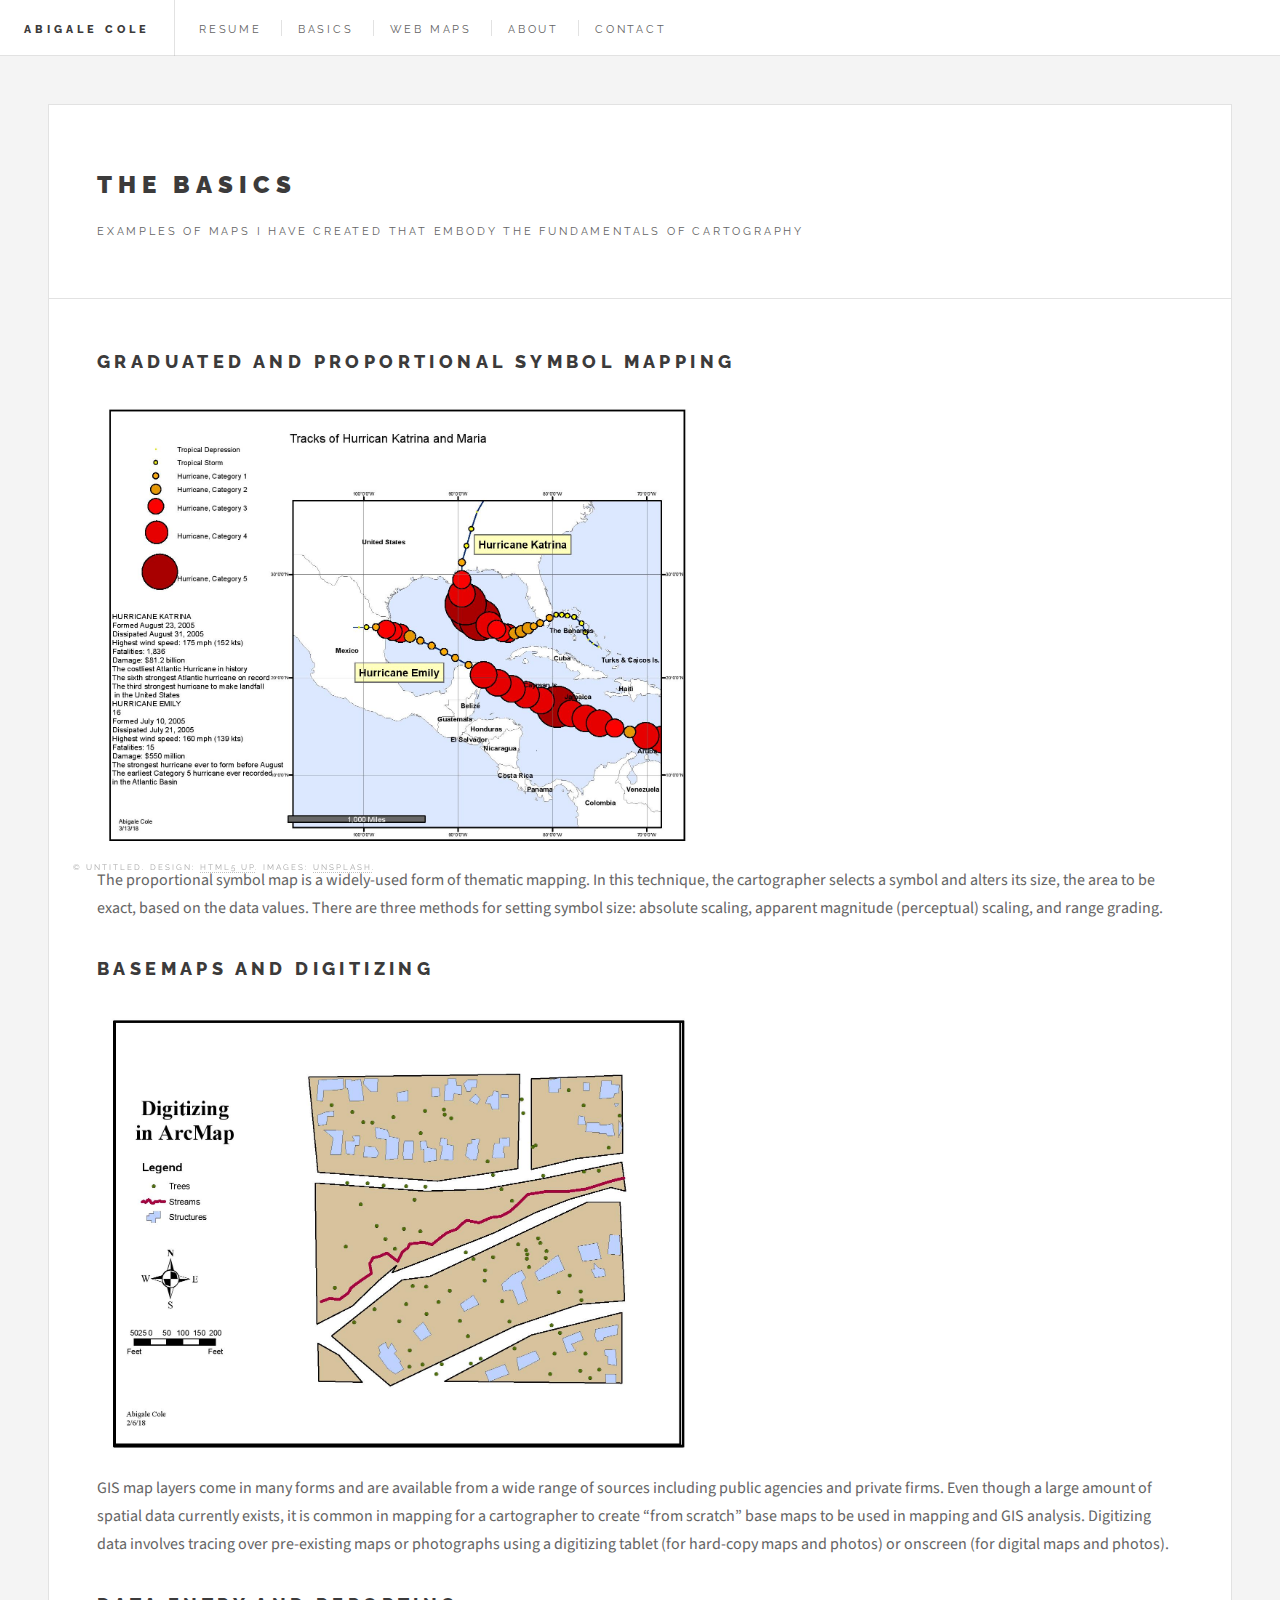
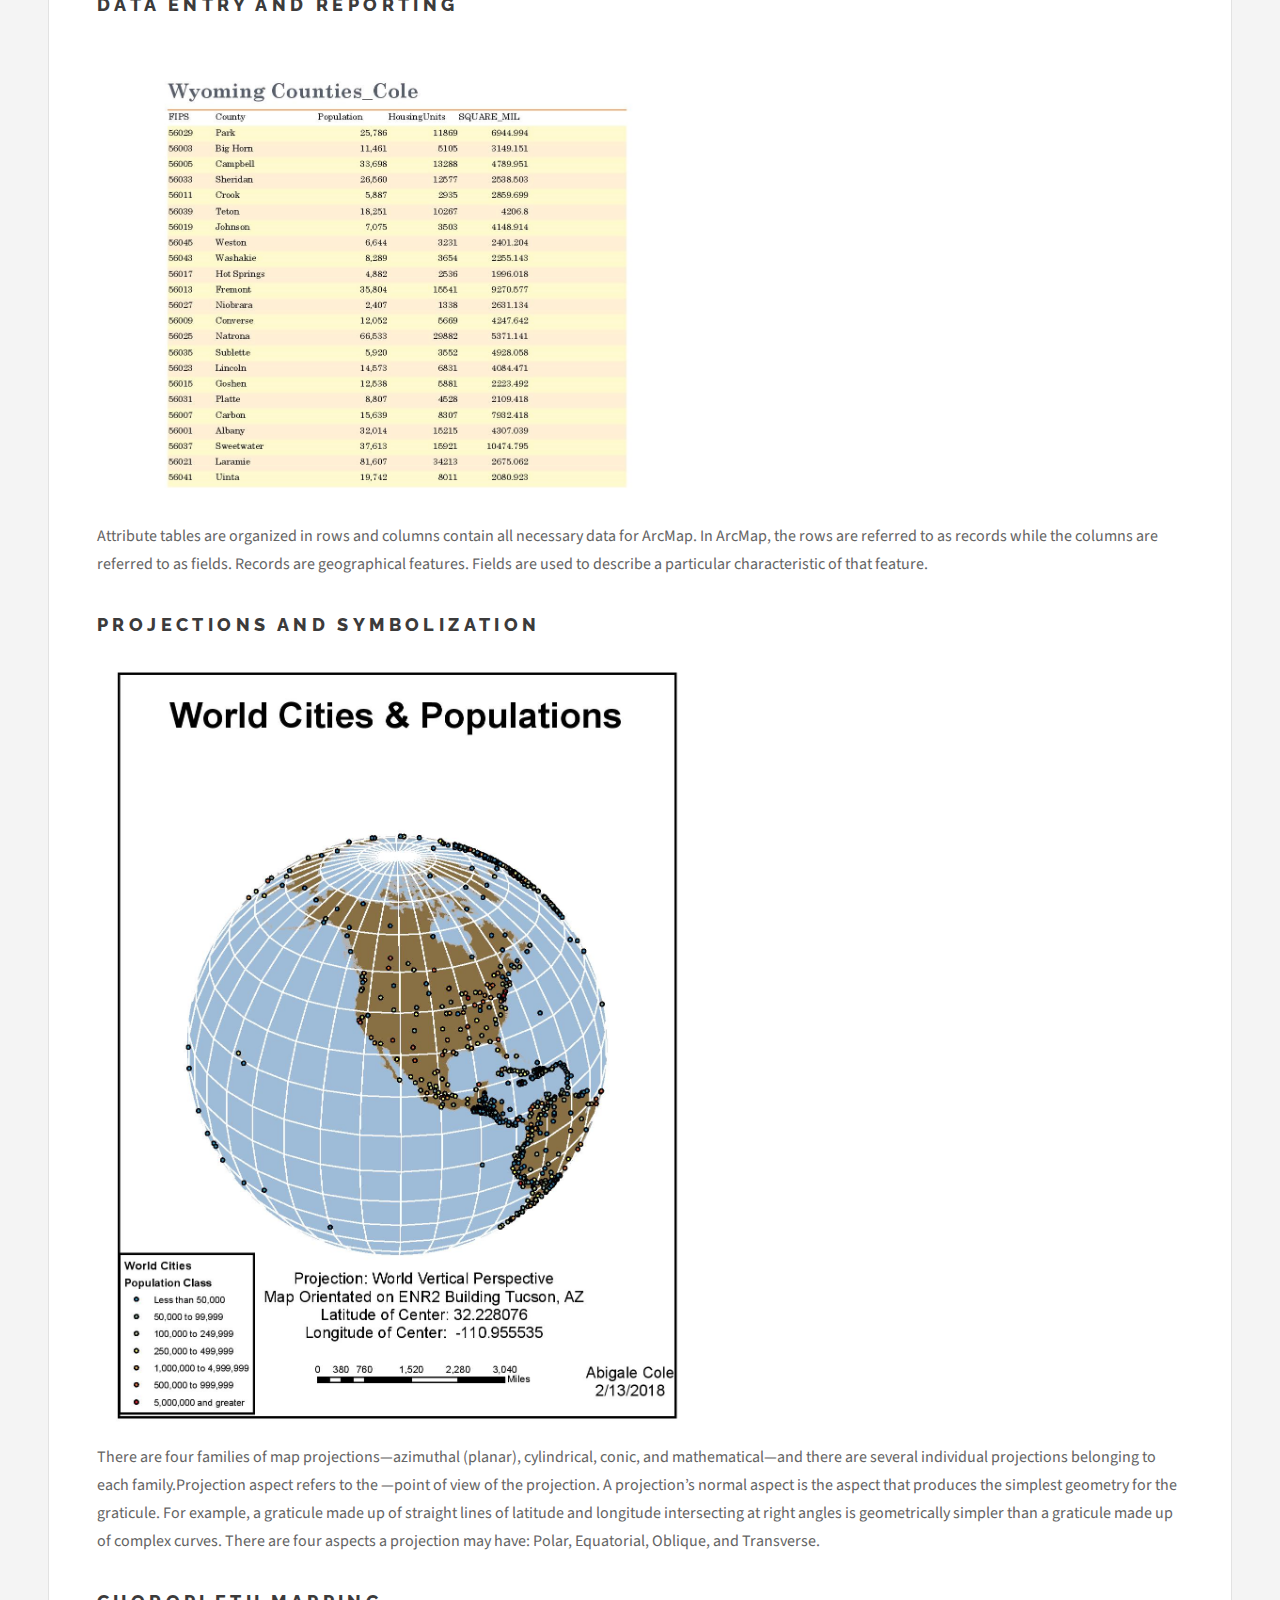
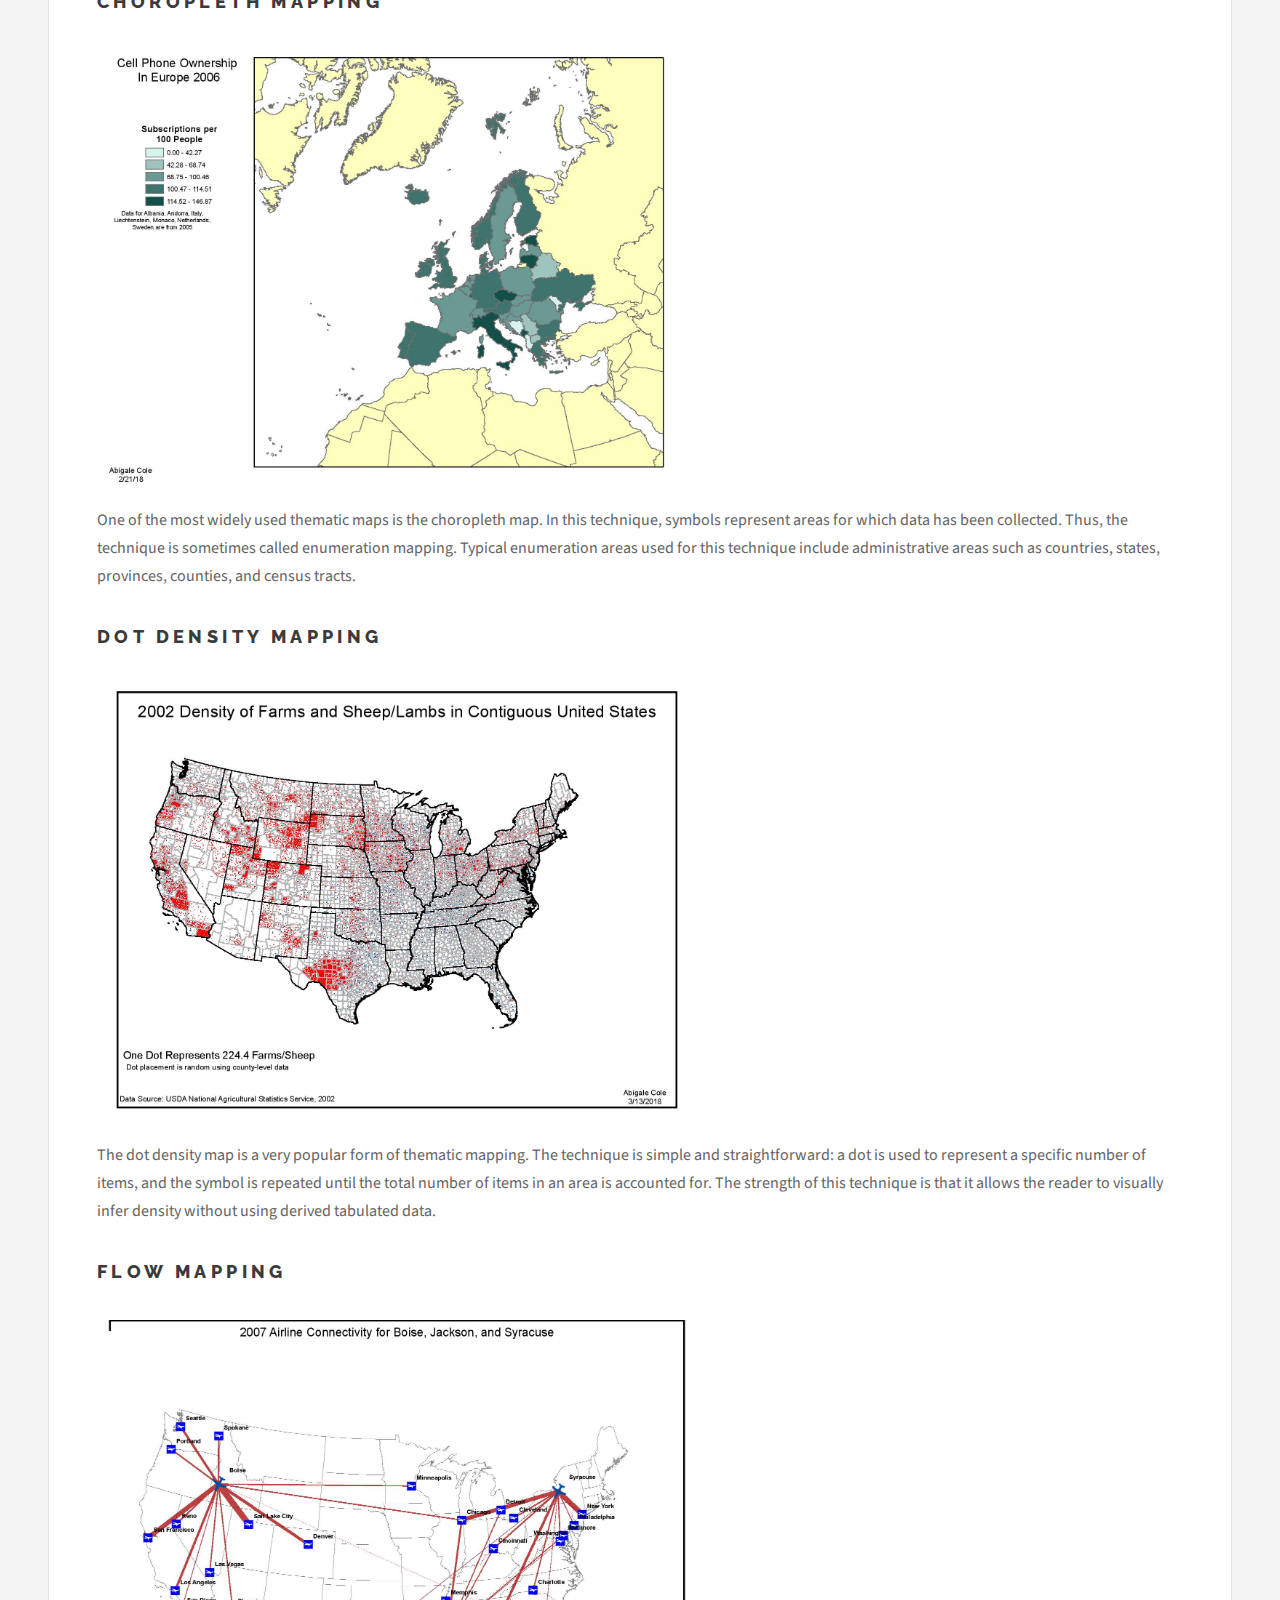
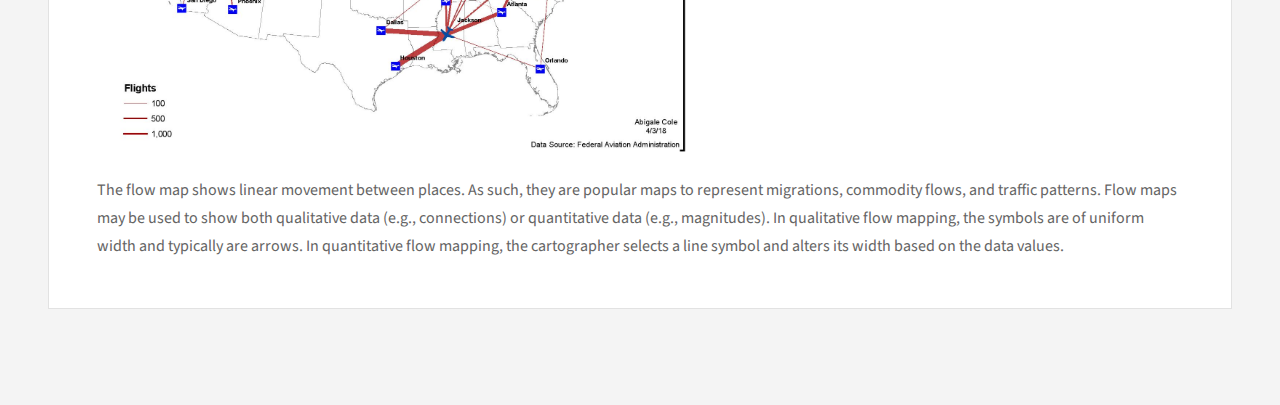
==== basics.html @ e54bd252 "New" ====
<!DOCTYPE HTML>
<!--
	Future Imperfect by HTML5 UP
	html5up.net | @ajlkn
	Free for personal and commercial use under the CCA 3.0 license (html5up.net/license)
-->
<html>
	<head>
		<title>Basics in Cartography</title>
		<meta charset="utf-8" />
		<meta name="viewport" content="width=device-width, initial-scale=1, user-scalable=no" />
		<link rel="stylesheet" href="assets/css/main.css" />
	</head>
	<body class="single is-preload">

		<!-- Wrapper -->
			<div id="wrapper">

				<!-- Header -->
				<header id="header">
					<h1><a href="index.html"> Abigale Cole </a></h1>
					<nav class="links">
						<ul>
							<li><a href="resume.html">Resume</a></li>
							<li><a href="basics.html">Basics</a></li>
							<li><a href="webmapping.html">Web Maps</a></li>
							<li><a href="#">About</a></li>
							<li><a href="#">Contact</a></li>
						</ul>
					</nav>
					
				</header>

			

				<!-- Main -->
					<div id="main">

						<!-- Post -->
						<article class="post">
							<header>
								<div class="title">
									<h2>The Basics</h2>
									<p>Examples of maps I have created that embody the fundamentals of cartography</p>
								</div>
								
							</header>
							<div>
								<h2>Graduated and Proportional Symbol Mapping</h2>
							<img src="images/Lab8-page-001.jpg" width="600" />
							<p> The proportional symbol map is a widely-used form of thematic mapping. In this
							technique, the cartographer selects a symbol and alters its size, the area to be exact, based
							on the data values. There are three methods for setting symbol size: absolute scaling,
							apparent magnitude (perceptual) scaling, and range grading.</p>
							</div>

							<div>
								<h2>Basemaps and Digitizing</h2>
							<img src="images/Cole_Lab3-page-001.jpg" width="600"/>
							<p> GIS map layers come in many forms and are available from a wide range of sources
								including public agencies and private firms. Even though a large amount of spatial data
								currently exists, it is common in mapping for a cartographer to create “from scratch” base
								maps to be used in mapping and GIS analysis. Digitizing data involves tracing over
								pre-existing maps or photographs using a digitizing tablet (for hard-copy maps and
								photos) or onscreen (for digital maps and photos).</p>
							</div>
							<div>
								<h2>Data Entry and Reporting</h2>
							<img src="images/Lab4-page-001.jpg" width="600"/>
							<p> Attribute tables are organized in rows and columns contain all necessary data for
								ArcMap. In ArcMap, the rows are referred to as records while the columns are referred to
								as fields. Records are geographical features. Fields are used to describe a particular
								characteristic of that feature.</p>
							</div>
							<div>
								<h2>Projections and Symbolization</h2>
							<img src="images/Lab5-page-001.jpg" width="600"/>
							<p> There are four families of map projections—azimuthal (planar), cylindrical, conic, and
								mathematical—and there are several individual projections belonging to each
								family.Projection aspect refers to the ―point of view of the projection. A projection’s
								normal aspect is the aspect that produces the simplest geometry for the graticule. For
								example, a graticule made up of straight lines of latitude and longitude intersecting at
								right angles is geometrically simpler than a graticule made up of complex curves. There
								are four aspects a projection may have: Polar, Equatorial, Oblique, and Transverse.</p>
							</div>
							<div>
								<h2>Choropleth Mapping</h2>
							<img src="images/Cole416_Lab6-page-001.jpg" width="600"/>
							<p> One of the most widely used thematic maps is the choropleth map. In this technique,
								symbols represent areas for which data has been collected. Thus, the technique is
								sometimes called enumeration mapping. Typical enumeration areas used for this
								technique include administrative areas such as countries, states, provinces, counties, and
								census tracts.</p>
							</div>
							<div>
								<h2>Dot Density Mapping</h2>
							<img src="images/Lab7-page-001.jpg" width="600"/>
							<p> The dot density map is a very popular form of thematic mapping. The technique is simple
								and straightforward: a dot is used to represent a specific number of items, and the symbol
								is repeated until the total number of items in an area is accounted for. The strength of this
								technique is that it allows the reader to visually infer density without using derived
								tabulated data.</p>
							</div>
							<div>
								<h2>Flow Mapping</h2>
							<img src="images/Cole416_Lab10-page-001.jpg" width="600"/>
							<p> The flow map shows linear movement between places. As such, they are popular maps to
								represent migrations, commodity flows, and traffic patterns. Flow maps may be used to
								show both qualitative data (e.g., connections) or quantitative data (e.g., magnitudes). In
								qualitative flow mapping, the symbols are of uniform width and typically are arrows. In
								quantitative flow mapping, the cartographer selects a line symbol and alters its width
								based on the data values.</p>
							</div>
							
						</article>

					</div>

				<!-- Footer -->
					<section id="footer">
						
						<p class="copyright">&copy; Untitled. Design: <a href="http://html5up.net">HTML5 UP</a>. Images: <a href="http://unsplash.com">Unsplash</a>.</p>
					</section>

			</div>

		<!-- Scripts -->
			<script src="assets/js/jquery.min.js"></script>
			<script src="assets/js/browser.min.js"></script>
			<script src="assets/js/breakpoints.min.js"></script>
			<script src="assets/js/util.js"></script>
			<script src="assets/js/main.js"></script>

	</body>
</html>
---- assets/css/main.css ----
@import url(fontawesome-all.min.css);
@import url("https://fonts.googleapis.com/css?family=Source+Sans+Pro:400,700|Raleway:400,800,900");

/*
	Future Imperfect by HTML5 UP
	html5up.net | @ajlkn
	Free for personal and commercial use under the CCA 3.0 license (html5up.net/license)
*/

html, body, div, span, applet, object,
iframe, h1, h2, h3, h4, h5, h6, p, blockquote,
pre, a, abbr, acronym, address, big, cite,
code, del, dfn, em, img, ins, kbd, q, s, samp,
small, strike, strong, sub, sup, tt, var, b,
u, i, center, dl, dt, dd, ol, ul, li, fieldset,
form, label, legend, table, caption, tbody,
tfoot, thead, tr, th, td, article, aside,
canvas, details, embed, figure, figcaption,
footer, header, hgroup, menu, nav, output, ruby,
section, summary, time, mark, audio, video {
	margin: 0;
	padding: 0;
	border: 0;
	font-size: 100%;
	font: inherit;
	vertical-align: baseline;}

article, aside, details, figcaption, figure,
footer, header, hgroup, menu, nav, section {
	display: block;}

body {
	line-height: 1;
}

ol, ul {
	list-style: none;
}

blockquote, q {
	quotes: none;
}

	blockquote:before, blockquote:after, q:before, q:after {
		content: '';
		content: none;
	}

table {
	border-collapse: collapse;
	border-spacing: 0;
}

body {
	-webkit-text-size-adjust: none;
}

mark {
	background-color: transparent;
	color: inherit;
}

input::-moz-focus-inner {
	border: 0;
	padding: 0;
}

input, select, textarea {
	-moz-appearance: none;
	-webkit-appearance: none;
	-ms-appearance: none;
	appearance: none;
}

/* Basic */

	@-ms-viewport {
		width: device-width;
	}

	body {
		-ms-overflow-style: scrollbar;
	}

	@media screen and (max-width: 480px) {

		html, body {
			min-width: 320px;
		}

	}

	html {
		box-sizing: border-box;
	}

	*, *:before, *:after {
		box-sizing: inherit;
	}

	body {
		background: #f4f4f4;
	}

		body.is-preload *, body.is-preload *:before, body.is-preload *:after {
			-moz-animation: none !important;
			-webkit-animation: none !important;
			-ms-animation: none !important;
			animation: none !important;
			-moz-transition: none !important;
			-webkit-transition: none !important;
			-ms-transition: none !important;
			transition: none !important;
		}

/* Type */

	body, input, select, textarea {
		color: #646464;
		font-family: "Source Sans Pro", Helvetica, sans-serif;
		font-size: 14pt;
		font-weight: 400;
		line-height: 1.75;
	}

		@media screen and (max-width: 1680px) {

			body, input, select, textarea {
				font-size: 12pt;
			}

		}

		@media screen and (max-width: 1280px) {

			body, input, select, textarea {
				font-size: 12pt;
			}

		}

		@media screen and (max-width: 980px) {

			body, input, select, textarea {
				font-size: 12pt;
			}

		}

		@media screen and (max-width: 736px) {

			body, input, select, textarea {
				font-size: 12pt;
			}

		}

		@media screen and (max-width: 480px) {

			body, input, select, textarea {
				font-size: 12pt;
			}

		}

	a {
		-moz-transition: color 0.2s ease, border-bottom-color 0.2s ease;
		-webkit-transition: color 0.2s ease, border-bottom-color 0.2s ease;
		-ms-transition: color 0.2s ease, border-bottom-color 0.2s ease;
		transition: color 0.2s ease, border-bottom-color 0.2s ease;
		border-bottom: dotted 1px rgba(160, 160, 160, 0.65);
		color: inherit;
		text-decoration: none;
	}

		a:before {
			-moz-transition: color 0.2s ease;
			-webkit-transition: color 0.2s ease;
			-ms-transition: color 0.2s ease;
			transition: color 0.2s ease;
		}

		a:hover {
			border-bottom-color: transparent;
			color: #2ebaae !important;
		}

			a:hover:before {
				color: #2ebaae !important;
			}

	strong, b {
		color: #3c3b3b;
		font-weight: 700;
	}

	em, i {
		font-style: italic;
	}

	p {
		margin: 0 0 2em 0;
	}

	h1, h2, h3, h4, h5, h6 {
		color: #3c3b3b;
		font-family: "Raleway", Helvetica, sans-serif;
		font-weight: 800;
		letter-spacing: 0.25em;
		line-height: 1.65;
		margin: 0 0 1em 0;
		text-transform: uppercase;
	}

		h1 a, h2 a, h3 a, h4 a, h5 a, h6 a {
			color: inherit;
			border-bottom: 0;
		}

	h2 {
		font-size: 1.1em;
	}

	h3 {
		font-size: 0.9em;
	}

	h4 {
		font-size: 0.7em;
	}

	h5 {
		font-size: 0.7em;
	}

	h6 {
		font-size: 0.7em;
	}

	sub {
		font-size: 0.8em;
		position: relative;
		top: 0.5em;
	}

	sup {
		font-size: 0.8em;
		position: relative;
		top: -0.5em;
	}

	blockquote {
		border-left: solid 4px rgba(160, 160, 160, 0.3);
		font-style: italic;
		margin: 0 0 2em 0;
		padding: 0.5em 0 0.5em 2em;
	}

	code {
		background: rgba(160, 160, 160, 0.075);
		border: solid 1px rgba(160, 160, 160, 0.3);
		font-family: "Courier New", monospace;
		font-size: 0.9em;
		margin: 0 0.25em;
		padding: 0.25em 0.65em;
	}

	pre {
		-webkit-overflow-scrolling: touch;
		font-family: "Courier New", monospace;
		font-size: 0.9em;
		margin: 0 0 2em 0;
	}

		pre code {
			display: block;
			line-height: 1.75em;
			padding: 1em 1.5em;
			overflow-x: auto;
		}

	hr {
		border: 0;
		border-bottom: solid 1px rgba(160, 160, 160, 0.3);
		margin: 2em 0;
	}

		hr.major {
			margin: 3em 0;
		}

	.align-left {
		text-align: left;
	}

	.align-center {
		text-align: center;
	}

	.align-right {
		text-align: right;
	}

/* Row */

	.row {
		display: flex;
		flex-wrap: wrap;
		box-sizing: border-box;
		align-items: stretch;
	}

		.row > * {
			box-sizing: border-box;
		}

		.row.gtr-uniform > * > :last-child {
			margin-bottom: 0;
		}

		.row.aln-left {
			justify-content: flex-start;
		}

		.row.aln-center {
			justify-content: center;
		}

		.row.aln-right {
			justify-content: flex-end;
		}

		.row.aln-top {
			align-items: flex-start;
		}

		.row.aln-middle {
			align-items: center;
		}

		.row.aln-bottom {
			align-items: flex-end;
		}

		.row > .imp {
			order: -1;
		}

		.row > .col-1 {
			width: 8.33333%;
		}

		.row > .off-1 {
			margin-left: 8.33333%;
		}

		.row > .col-2 {
			width: 16.66667%;
		}

		.row > .off-2 {
			margin-left: 16.66667%;
		}

		.row > .col-3 {
			width: 25%;
		}

		.row > .off-3 {
			margin-left: 25%;
		}

		.row > .col-4 {
			width: 33.33333%;
		}

		.row > .off-4 {
			margin-left: 33.33333%;
		}

		.row > .col-5 {
			width: 41.66667%;
		}

		.row > .off-5 {
			margin-left: 41.66667%;
		}

		.row > .col-6 {
			width: 50%;
		}

		.row > .off-6 {
			margin-left: 50%;
		}

		.row > .col-7 {
			width: 58.33333%;
		}

		.row > .off-7 {
			margin-left: 58.33333%;
		}

		.row > .col-8 {
			width: 66.66667%;
		}

		.row > .off-8 {
			margin-left: 66.66667%;
		}

		.row > .col-9 {
			width: 75%;
		}

		.row > .off-9 {
			margin-left: 75%;
		}

		.row > .col-10 {
			width: 83.33333%;
		}

		.row > .off-10 {
			margin-left: 83.33333%;
		}

		.row > .col-11 {
			width: 91.66667%;
		}

		.row > .off-11 {
			margin-left: 91.66667%;
		}

		.row > .col-12 {
			width: 100%;
		}

		.row > .off-12 {
			margin-left: 100%;
		}

		.row.gtr-0 {
			margin-top: 0;
			margin-left: 0em;
		}

			.row.gtr-0 > * {
				padding: 0 0 0 0em;
			}

			.row.gtr-0.gtr-uniform {
				margin-top: 0em;
			}

				.row.gtr-0.gtr-uniform > * {
					padding-top: 0em;
				}

		.row.gtr-25 {
			margin-top: 0;
			margin-left: -0.25em;
		}

			.row.gtr-25 > * {
				padding: 0 0 0 0.25em;
			}

			.row.gtr-25.gtr-uniform {
				margin-top: -0.25em;
			}

				.row.gtr-25.gtr-uniform > * {
					padding-top: 0.25em;
				}

		.row.gtr-50 {
			margin-top: 0;
			margin-left: -0.5em;
		}

			.row.gtr-50 > * {
				padding: 0 0 0 0.5em;
			}

			.row.gtr-50.gtr-uniform {
				margin-top: -0.5em;
			}

				.row.gtr-50.gtr-uniform > * {
					padding-top: 0.5em;
				}

		.row {
			margin-top: 0;
			margin-left: -1em;
		}

			.row > * {
				padding: 0 0 0 1em;
			}

			.row.gtr-uniform {
				margin-top: -1em;
			}

				.row.gtr-uniform > * {
					padding-top: 1em;
				}

		.row.gtr-150 {
			margin-top: 0;
			margin-left: -1.5em;
		}

			.row.gtr-150 > * {
				padding: 0 0 0 1.5em;
			}

			.row.gtr-150.gtr-uniform {
				margin-top: -1.5em;
			}

				.row.gtr-150.gtr-uniform > * {
					padding-top: 1.5em;
				}

		.row.gtr-200 {
			margin-top: 0;
			margin-left: -2em;
		}

			.row.gtr-200 > * {
				padding: 0 0 0 2em;
			}

			.row.gtr-200.gtr-uniform {
				margin-top: -2em;
			}

				.row.gtr-200.gtr-uniform > * {
					padding-top: 2em;
				}

		@media screen and (max-width: 1680px) {

			.row {
				display: flex;
				flex-wrap: wrap;
				box-sizing: border-box;
				align-items: stretch;
			}

				.row > * {
					box-sizing: border-box;
				}

				.row.gtr-uniform > * > :last-child {
					margin-bottom: 0;
				}

				.row.aln-left {
					justify-content: flex-start;
				}

				.row.aln-center {
					justify-content: center;
				}

				.row.aln-right {
					justify-content: flex-end;
				}

				.row.aln-top {
					align-items: flex-start;
				}

				.row.aln-middle {
					align-items: center;
				}

				.row.aln-bottom {
					align-items: flex-end;
				}

				.row > .imp-xlarge {
					order: -1;
				}

				.row > .col-1-xlarge {
					width: 8.33333%;
				}

				.row > .off-1-xlarge {
					margin-left: 8.33333%;
				}

				.row > .col-2-xlarge {
					width: 16.66667%;
				}

				.row > .off-2-xlarge {
					margin-left: 16.66667%;
				}

				.row > .col-3-xlarge {
					width: 25%;
				}

				.row > .off-3-xlarge {
					margin-left: 25%;
				}

				.row > .col-4-xlarge {
					width: 33.33333%;
				}

				.row > .off-4-xlarge {
					margin-left: 33.33333%;
				}

				.row > .col-5-xlarge {
					width: 41.66667%;
				}

				.row > .off-5-xlarge {
					margin-left: 41.66667%;
				}

				.row > .col-6-xlarge {
					width: 50%;
				}

				.row > .off-6-xlarge {
					margin-left: 50%;
				}

				.row > .col-7-xlarge {
					width: 58.33333%;
				}

				.row > .off-7-xlarge {
					margin-left: 58.33333%;
				}

				.row > .col-8-xlarge {
					width: 66.66667%;
				}

				.row > .off-8-xlarge {
					margin-left: 66.66667%;
				}

				.row > .col-9-xlarge {
					width: 75%;
				}

				.row > .off-9-xlarge {
					margin-left: 75%;
				}

				.row > .col-10-xlarge {
					width: 83.33333%;
				}

				.row > .off-10-xlarge {
					margin-left: 83.33333%;
				}

				.row > .col-11-xlarge {
					width: 91.66667%;
				}

				.row > .off-11-xlarge {
					margin-left: 91.66667%;
				}

				.row > .col-12-xlarge {
					width: 100%;
				}

				.row > .off-12-xlarge {
					margin-left: 100%;
				}

				.row.gtr-0 {
					margin-top: 0;
					margin-left: 0em;
				}

					.row.gtr-0 > * {
						padding: 0 0 0 0em;
					}

					.row.gtr-0.gtr-uniform {
						margin-top: 0em;
					}

						.row.gtr-0.gtr-uniform > * {
							padding-top: 0em;
						}

				.row.gtr-25 {
					margin-top: 0;
					margin-left: -0.25em;
				}

					.row.gtr-25 > * {
						padding: 0 0 0 0.25em;
					}

					.row.gtr-25.gtr-uniform {
						margin-top: -0.25em;
					}

						.row.gtr-25.gtr-uniform > * {
							padding-top: 0.25em;
						}

				.row.gtr-50 {
					margin-top: 0;
					margin-left: -0.5em;
				}

					.row.gtr-50 > * {
						padding: 0 0 0 0.5em;
					}

					.row.gtr-50.gtr-uniform {
						margin-top: -0.5em;
					}

						.row.gtr-50.gtr-uniform > * {
							padding-top: 0.5em;
						}

				.row {
					margin-top: 0;
					margin-left: -1em;
				}

					.row > * {
						padding: 0 0 0 1em;
					}

					.row.gtr-uniform {
						margin-top: -1em;
					}

						.row.gtr-uniform > * {
							padding-top: 1em;
						}

				.row.gtr-150 {
					margin-top: 0;
					margin-left: -1.5em;
				}

					.row.gtr-150 > * {
						padding: 0 0 0 1.5em;
					}

					.row.gtr-150.gtr-uniform {
						margin-top: -1.5em;
					}

						.row.gtr-150.gtr-uniform > * {
							padding-top: 1.5em;
						}

				.row.gtr-200 {
					margin-top: 0;
					margin-left: -2em;
				}

					.row.gtr-200 > * {
						padding: 0 0 0 2em;
					}

					.row.gtr-200.gtr-uniform {
						margin-top: -2em;
					}

						.row.gtr-200.gtr-uniform > * {
							padding-top: 2em;
						}

		}

		@media screen and (max-width: 1280px) {

			.row {
				display: flex;
				flex-wrap: wrap;
				box-sizing: border-box;
				align-items: stretch;
			}

				.row > * {
					box-sizing: border-box;
				}

				.row.gtr-uniform > * > :last-child {
					margin-bottom: 0;
				}

				.row.aln-left {
					justify-content: flex-start;
				}

				.row.aln-center {
					justify-content: center;
				}

				.row.aln-right {
					justify-content: flex-end;
				}

				.row.aln-top {
					align-items: flex-start;
				}

				.row.aln-middle {
					align-items: center;
				}

				.row.aln-bottom {
					align-items: flex-end;
				}

				.row > .imp-large {
					order: -1;
				}

				.row > .col-1-large {
					width: 8.33333%;
				}

				.row > .off-1-large {
					margin-left: 8.33333%;
				}

				.row > .col-2-large {
					width: 16.66667%;
				}

				.row > .off-2-large {
					margin-left: 16.66667%;
				}

				.row > .col-3-large {
					width: 25%;
				}

				.row > .off-3-large {
					margin-left: 25%;
				}

				.row > .col-4-large {
					width: 33.33333%;
				}

				.row > .off-4-large {
					margin-left: 33.33333%;
				}

				.row > .col-5-large {
					width: 41.66667%;
				}

				.row > .off-5-large {
					margin-left: 41.66667%;
				}

				.row > .col-6-large {
					width: 50%;
				}

				.row > .off-6-large {
					margin-left: 50%;
				}

				.row > .col-7-large {
					width: 58.33333%;
				}

				.row > .off-7-large {
					margin-left: 58.33333%;
				}

				.row > .col-8-large {
					width: 66.66667%;
				}

				.row > .off-8-large {
					margin-left: 66.66667%;
				}

				.row > .col-9-large {
					width: 75%;
				}

				.row > .off-9-large {
					margin-left: 75%;
				}

				.row > .col-10-large {
					width: 83.33333%;
				}

				.row > .off-10-large {
					margin-left: 83.33333%;
				}

				.row > .col-11-large {
					width: 91.66667%;
				}

				.row > .off-11-large {
					margin-left: 91.66667%;
				}

				.row > .col-12-large {
					width: 100%;
				}

				.row > .off-12-large {
					margin-left: 100%;
				}

				.row.gtr-0 {
					margin-top: 0;
					margin-left: 0em;
				}

					.row.gtr-0 > * {
						padding: 0 0 0 0em;
					}

					.row.gtr-0.gtr-uniform {
						margin-top: 0em;
					}

						.row.gtr-0.gtr-uniform > * {
							padding-top: 0em;
						}

				.row.gtr-25 {
					margin-top: 0;
					margin-left: -0.25em;
				}

					.row.gtr-25 > * {
						padding: 0 0 0 0.25em;
					}

					.row.gtr-25.gtr-uniform {
						margin-top: -0.25em;
					}

						.row.gtr-25.gtr-uniform > * {
							padding-top: 0.25em;
						}

				.row.gtr-50 {
					margin-top: 0;
					margin-left: -0.5em;
				}

					.row.gtr-50 > * {
						padding: 0 0 0 0.5em;
					}

					.row.gtr-50.gtr-uniform {
						margin-top: -0.5em;
					}

						.row.gtr-50.gtr-uniform > * {
							padding-top: 0.5em;
						}

				.row {
					margin-top: 0;
					margin-left: -1em;
				}

					.row > * {
						padding: 0 0 0 1em;
					}

					.row.gtr-uniform {
						margin-top: -1em;
					}

						.row.gtr-uniform > * {
							padding-top: 1em;
						}

				.row.gtr-150 {
					margin-top: 0;
					margin-left: -1.5em;
				}

					.row.gtr-150 > * {
						padding: 0 0 0 1.5em;
					}

					.row.gtr-150.gtr-uniform {
						margin-top: -1.5em;
					}

						.row.gtr-150.gtr-uniform > * {
							padding-top: 1.5em;
						}

				.row.gtr-200 {
					margin-top: 0;
					margin-left: -2em;
				}

					.row.gtr-200 > * {
						padding: 0 0 0 2em;
					}

					.row.gtr-200.gtr-uniform {
						margin-top: -2em;
					}

						.row.gtr-200.gtr-uniform > * {
							padding-top: 2em;
						}

		}

		@media screen and (max-width: 980px) {

			.row {
				display: flex;
				flex-wrap: wrap;
				box-sizing: border-box;
				align-items: stretch;
			}

				.row > * {
					box-sizing: border-box;
				}

				.row.gtr-uniform > * > :last-child {
					margin-bottom: 0;
				}

				.row.aln-left {
					justify-content: flex-start;
				}

				.row.aln-center {
					justify-content: center;
				}

				.row.aln-right {
					justify-content: flex-end;
				}

				.row.aln-top {
					align-items: flex-start;
				}

				.row.aln-middle {
					align-items: center;
				}

				.row.aln-bottom {
					align-items: flex-end;
				}

				.row > .imp-medium {
					order: -1;
				}

				.row > .col-1-medium {
					width: 8.33333%;
				}

				.row > .off-1-medium {
					margin-left: 8.33333%;
				}

				.row > .col-2-medium {
					width: 16.66667%;
				}

				.row > .off-2-medium {
					margin-left: 16.66667%;
				}

				.row > .col-3-medium {
					width: 25%;
				}

				.row > .off-3-medium {
					margin-left: 25%;
				}

				.row > .col-4-medium {
					width: 33.33333%;
				}

				.row > .off-4-medium {
					margin-left: 33.33333%;
				}

				.row > .col-5-medium {
					width: 41.66667%;
				}

				.row > .off-5-medium {
					margin-left: 41.66667%;
				}

				.row > .col-6-medium {
					width: 50%;
				}

				.row > .off-6-medium {
					margin-left: 50%;
				}

				.row > .col-7-medium {
					width: 58.33333%;
				}

				.row > .off-7-medium {
					margin-left: 58.33333%;
				}

				.row > .col-8-medium {
					width: 66.66667%;
				}

				.row > .off-8-medium {
					margin-left: 66.66667%;
				}

				.row > .col-9-medium {
					width: 75%;
				}

				.row > .off-9-medium {
					margin-left: 75%;
				}

				.row > .col-10-medium {
					width: 83.33333%;
				}

				.row > .off-10-medium {
					margin-left: 83.33333%;
				}

				.row > .col-11-medium {
					width: 91.66667%;
				}

				.row > .off-11-medium {
					margin-left: 91.66667%;
				}

				.row > .col-12-medium {
					width: 100%;
				}

				.row > .off-12-medium {
					margin-left: 100%;
				}

				.row.gtr-0 {
					margin-top: 0;
					margin-left: 0em;
				}

					.row.gtr-0 > * {
						padding: 0 0 0 0em;
					}

					.row.gtr-0.gtr-uniform {
						margin-top: 0em;
					}

						.row.gtr-0.gtr-uniform > * {
							padding-top: 0em;
						}

				.row.gtr-25 {
					margin-top: 0;
					margin-left: -0.25em;
				}

					.row.gtr-25 > * {
						padding: 0 0 0 0.25em;
					}

					.row.gtr-25.gtr-uniform {
						margin-top: -0.25em;
					}

						.row.gtr-25.gtr-uniform > * {
							padding-top: 0.25em;
						}

				.row.gtr-50 {
					margin-top: 0;
					margin-left: -0.5em;
				}

					.row.gtr-50 > * {
						padding: 0 0 0 0.5em;
					}

					.row.gtr-50.gtr-uniform {
						margin-top: -0.5em;
					}

						.row.gtr-50.gtr-uniform > * {
							padding-top: 0.5em;
						}

				.row {
					margin-top: 0;
					margin-left: -1em;
				}

					.row > * {
						padding: 0 0 0 1em;
					}

					.row.gtr-uniform {
						margin-top: -1em;
					}

						.row.gtr-uniform > * {
							padding-top: 1em;
						}

				.row.gtr-150 {
					margin-top: 0;
					margin-left: -1.5em;
				}

					.row.gtr-150 > * {
						padding: 0 0 0 1.5em;
					}

					.row.gtr-150.gtr-uniform {
						margin-top: -1.5em;
					}

						.row.gtr-150.gtr-uniform > * {
							padding-top: 1.5em;
						}

				.row.gtr-200 {
					margin-top: 0;
					margin-left: -2em;
				}

					.row.gtr-200 > * {
						padding: 0 0 0 2em;
					}

					.row.gtr-200.gtr-uniform {
						margin-top: -2em;
					}

						.row.gtr-200.gtr-uniform > * {
							padding-top: 2em;
						}

		}

		@media screen and (max-width: 736px) {

			.row {
				display: flex;
				flex-wrap: wrap;
				box-sizing: border-box;
				align-items: stretch;
			}

				.row > * {
					box-sizing: border-box;
				}

				.row.gtr-uniform > * > :last-child {
					margin-bottom: 0;
				}

				.row.aln-left {
					justify-content: flex-start;
				}

				.row.aln-center {
					justify-content: center;
				}

				.row.aln-right {
					justify-content: flex-end;
				}

				.row.aln-top {
					align-items: flex-start;
				}

				.row.aln-middle {
					align-items: center;
				}

				.row.aln-bottom {
					align-items: flex-end;
				}

				.row > .imp-small {
					order: -1;
				}

				.row > .col-1-small {
					width: 8.33333%;
				}

				.row > .off-1-small {
					margin-left: 8.33333%;
				}

				.row > .col-2-small {
					width: 16.66667%;
				}

				.row > .off-2-small {
					margin-left: 16.66667%;
				}

				.row > .col-3-small {
					width: 25%;
				}

				.row > .off-3-small {
					margin-left: 25%;
				}

				.row > .col-4-small {
					width: 33.33333%;
				}

				.row > .off-4-small {
					margin-left: 33.33333%;
				}

				.row > .col-5-small {
					width: 41.66667%;
				}

				.row > .off-5-small {
					margin-left: 41.66667%;
				}

				.row > .col-6-small {
					width: 50%;
				}

				.row > .off-6-small {
					margin-left: 50%;
				}

				.row > .col-7-small {
					width: 58.33333%;
				}

				.row > .off-7-small {
					margin-left: 58.33333%;
				}

				.row > .col-8-small {
					width: 66.66667%;
				}

				.row > .off-8-small {
					margin-left: 66.66667%;
				}

				.row > .col-9-small {
					width: 75%;
				}

				.row > .off-9-small {
					margin-left: 75%;
				}

				.row > .col-10-small {
					width: 83.33333%;
				}

				.row > .off-10-small {
					margin-left: 83.33333%;
				}

				.row > .col-11-small {
					width: 91.66667%;
				}

				.row > .off-11-small {
					margin-left: 91.66667%;
				}

				.row > .col-12-small {
					width: 100%;
				}

				.row > .off-12-small {
					margin-left: 100%;
				}

				.row.gtr-0 {
					margin-top: 0;
					margin-left: 0em;
				}

					.row.gtr-0 > * {
						padding: 0 0 0 0em;
					}

					.row.gtr-0.gtr-uniform {
						margin-top: 0em;
					}

						.row.gtr-0.gtr-uniform > * {
							padding-top: 0em;
						}

				.row.gtr-25 {
					margin-top: 0;
					margin-left: -0.25em;
				}

					.row.gtr-25 > * {
						padding: 0 0 0 0.25em;
					}

					.row.gtr-25.gtr-uniform {
						margin-top: -0.25em;
					}

						.row.gtr-25.gtr-uniform > * {
							padding-top: 0.25em;
						}

				.row.gtr-50 {
					margin-top: 0;
					margin-left: -0.5em;
				}

					.row.gtr-50 > * {
						padding: 0 0 0 0.5em;
					}

					.row.gtr-50.gtr-uniform {
						margin-top: -0.5em;
					}

						.row.gtr-50.gtr-uniform > * {
							padding-top: 0.5em;
						}

				.row {
					margin-top: 0;
					margin-left: -1em;
				}

					.row > * {
						padding: 0 0 0 1em;
					}

					.row.gtr-uniform {
						margin-top: -1em;
					}

						.row.gtr-uniform > * {
							padding-top: 1em;
						}

				.row.gtr-150 {
					margin-top: 0;
					margin-left: -1.5em;
				}

					.row.gtr-150 > * {
						padding: 0 0 0 1.5em;
					}

					.row.gtr-150.gtr-uniform {
						margin-top: -1.5em;
					}

						.row.gtr-150.gtr-uniform > * {
							padding-top: 1.5em;
						}

				.row.gtr-200 {
					margin-top: 0;
					margin-left: -2em;
				}

					.row.gtr-200 > * {
						padding: 0 0 0 2em;
					}

					.row.gtr-200.gtr-uniform {
						margin-top: -2em;
					}

						.row.gtr-200.gtr-uniform > * {
							padding-top: 2em;
						}

		}

		@media screen and (max-width: 480px) {

			.row {
				display: flex;
				flex-wrap: wrap;
				box-sizing: border-box;
				align-items: stretch;
			}

				.row > * {
					box-sizing: border-box;
				}

				.row.gtr-uniform > * > :last-child {
					margin-bottom: 0;
				}

				.row.aln-left {
					justify-content: flex-start;
				}

				.row.aln-center {
					justify-content: center;
				}

				.row.aln-right {
					justify-content: flex-end;
				}

				.row.aln-top {
					align-items: flex-start;
				}

				.row.aln-middle {
					align-items: center;
				}

				.row.aln-bottom {
					align-items: flex-end;
				}

				.row > .imp-xsmall {
					order: -1;
				}

				.row > .col-1-xsmall {
					width: 8.33333%;
				}

				.row > .off-1-xsmall {
					margin-left: 8.33333%;
				}

				.row > .col-2-xsmall {
					width: 16.66667%;
				}

				.row > .off-2-xsmall {
					margin-left: 16.66667%;
				}

				.row > .col-3-xsmall {
					width: 25%;
				}

				.row > .off-3-xsmall {
					margin-left: 25%;
				}

				.row > .col-4-xsmall {
					width: 33.33333%;
				}

				.row > .off-4-xsmall {
					margin-left: 33.33333%;
				}

				.row > .col-5-xsmall {
					width: 41.66667%;
				}

				.row > .off-5-xsmall {
					margin-left: 41.66667%;
				}

				.row > .col-6-xsmall {
					width: 50%;
				}

				.row > .off-6-xsmall {
					margin-left: 50%;
				}

				.row > .col-7-xsmall {
					width: 58.33333%;
				}

				.row > .off-7-xsmall {
					margin-left: 58.33333%;
				}

				.row > .col-8-xsmall {
					width: 66.66667%;
				}

				.row > .off-8-xsmall {
					margin-left: 66.66667%;
				}

				.row > .col-9-xsmall {
					width: 75%;
				}

				.row > .off-9-xsmall {
					margin-left: 75%;
				}

				.row > .col-10-xsmall {
					width: 83.33333%;
				}

				.row > .off-10-xsmall {
					margin-left: 83.33333%;
				}

				.row > .col-11-xsmall {
					width: 91.66667%;
				}

				.row > .off-11-xsmall {
					margin-left: 91.66667%;
				}

				.row > .col-12-xsmall {
					width: 100%;
				}

				.row > .off-12-xsmall {
					margin-left: 100%;
				}

				.row.gtr-0 {
					margin-top: 0;
					margin-left: 0em;
				}

					.row.gtr-0 > * {
						padding: 0 0 0 0em;
					}

					.row.gtr-0.gtr-uniform {
						margin-top: 0em;
					}

						.row.gtr-0.gtr-uniform > * {
							padding-top: 0em;
						}

				.row.gtr-25 {
					margin-top: 0;
					margin-left: -0.25em;
				}

					.row.gtr-25 > * {
						padding: 0 0 0 0.25em;
					}

					.row.gtr-25.gtr-uniform {
						margin-top: -0.25em;
					}

						.row.gtr-25.gtr-uniform > * {
							padding-top: 0.25em;
						}

				.row.gtr-50 {
					margin-top: 0;
					margin-left: -0.5em;
				}

					.row.gtr-50 > * {
						padding: 0 0 0 0.5em;
					}

					.row.gtr-50.gtr-uniform {
						margin-top: -0.5em;
					}

						.row.gtr-50.gtr-uniform > * {
							padding-top: 0.5em;
						}

				.row {
					margin-top: 0;
					margin-left: -1em;
				}

					.row > * {
						padding: 0 0 0 1em;
					}

					.row.gtr-uniform {
						margin-top: -1em;
					}

						.row.gtr-uniform > * {
							padding-top: 1em;
						}

				.row.gtr-150 {
					margin-top: 0;
					margin-left: -1.5em;
				}

					.row.gtr-150 > * {
						padding: 0 0 0 1.5em;
					}

					.row.gtr-150.gtr-uniform {
						margin-top: -1.5em;
					}

						.row.gtr-150.gtr-uniform > * {
							padding-top: 1.5em;
						}

				.row.gtr-200 {
					margin-top: 0;
					margin-left: -2em;
				}

					.row.gtr-200 > * {
						padding: 0 0 0 2em;
					}

					.row.gtr-200.gtr-uniform {
						margin-top: -2em;
					}

						.row.gtr-200.gtr-uniform > * {
							padding-top: 2em;
						}

		}

/* Author */

	.author {
		display: -moz-flex;
		display: -webkit-flex;
		display: -ms-flex;
		display: flex;
		-moz-flex-direction: row;
		-webkit-flex-direction: row;
		-ms-flex-direction: row;
		flex-direction: row;
		-moz-align-items: center;
		-webkit-align-items: center;
		-ms-align-items: center;
		align-items: center;
		-moz-justify-content: -moz-flex-end;
		-webkit-justify-content: -webkit-flex-end;
		-ms-justify-content: -ms-flex-end;
		justify-content: flex-end;
		border-bottom: 0;
		font-family: "Raleway", Helvetica, sans-serif;
		font-size: 0.6em;
		font-weight: 400;
		letter-spacing: 0.25em;
		text-transform: uppercase;
		white-space: nowrap;
	}

		.author .name {
			-moz-transition: border-bottom-color 0.2s ease;
			-webkit-transition: border-bottom-color 0.2s ease;
			-ms-transition: border-bottom-color 0.2s ease;
			transition: border-bottom-color 0.2s ease;
			border-bottom: dotted 1px rgba(160, 160, 160, 0.65);
			display: block;
			margin: 0 1.5em 0 0;
		}

		.author img {
			border-radius: 100%;
			display: block;
			width: 4em;
		}

		.author:hover .name {
			border-bottom-color: transparent;
		}

/* Blurb */

	.blurb h2 {
		font-size: 0.8em;
		margin: 0 0 1.5em 0;
	}

	.blurb h3 {
		font-size: 0.7em;
	}

	.blurb p {
		font-size: 0.9em;
	}

/* Box */

	.box {
		border: solid 1px rgba(160, 160, 160, 0.3);
		margin-bottom: 2em;
		padding: 1.5em;
	}

		.box > :last-child,
		.box > :last-child > :last-child,
		.box > :last-child > :last-child > :last-child {
			margin-bottom: 0;
		}

		.box.alt {
			border: 0;
			border-radius: 0;
			padding: 0;
		}

/* Button */

	input[type="submit"],
	input[type="reset"],
	input[type="button"],
	button,
	.button {
		-moz-appearance: none;
		-webkit-appearance: none;
		-ms-appearance: none;
		appearance: none;
		-moz-transition: background-color 0.2s ease, box-shadow 0.2s ease, color 0.2s ease;
		-webkit-transition: background-color 0.2s ease, box-shadow 0.2s ease, color 0.2s ease;
		-ms-transition: background-color 0.2s ease, box-shadow 0.2s ease, color 0.2s ease;
		transition: background-color 0.2s ease, box-shadow 0.2s ease, color 0.2s ease;
		background-color: transparent;
		border: 0;
		box-shadow: inset 0 0 0 1px rgba(160, 160, 160, 0.3);
		color: #3c3b3b !important;
		cursor: pointer;
		display: inline-block;
		font-family: "Raleway", Helvetica, sans-serif;
		font-size: 0.6em;
		font-weight: 800;
		height: 4.8125em;
		letter-spacing: 0.25em;
		line-height: 4.8125em;
		padding: 0 2.5em;
		text-align: center;
		text-decoration: none;
		text-transform: uppercase;
		white-space: nowrap;
	}

		input[type="submit"]:hover,
		input[type="reset"]:hover,
		input[type="button"]:hover,
		button:hover,
		.button:hover {
			box-shadow: inset 0 0 0 1px #2ebaae;
			color: #2ebaae !important;
		}

			input[type="submit"]:hover:active,
			input[type="reset"]:hover:active,
			input[type="button"]:hover:active,
			button:hover:active,
			.button:hover:active {
				background-color: rgba(46, 186, 174, 0.05);
			}

		input[type="submit"]:before, input[type="submit"]:after,
		input[type="reset"]:before,
		input[type="reset"]:after,
		input[type="button"]:before,
		input[type="button"]:after,
		button:before,
		button:after,
		.button:before,
		.button:after {
			color: #aaaaaa;
			position: relative;
		}

		input[type="submit"]:before,
		input[type="reset"]:before,
		input[type="button"]:before,
		button:before,
		.button:before {
			left: -1em;
			padding: 0 0 0 0.75em;
		}

		input[type="submit"]:after,
		input[type="reset"]:after,
		input[type="button"]:after,
		button:after,
		.button:after {
			left: 1em;
			padding: 0 0.75em 0 0;
		}

		input[type="submit"].fit,
		input[type="reset"].fit,
		input[type="button"].fit,
		button.fit,
		.button.fit {
			width: 100%;
		}

		input[type="submit"].large,
		input[type="reset"].large,
		input[type="button"].large,
		button.large,
		.button.large {
			font-size: 0.7em;
			padding: 0 3em;
		}

		input[type="submit"].small,
		input[type="reset"].small,
		input[type="button"].small,
		button.small,
		.button.small {
			font-size: 0.5em;
		}

		input[type="submit"].disabled, input[type="submit"]:disabled,
		input[type="reset"].disabled,
		input[type="reset"]:disabled,
		input[type="button"].disabled,
		input[type="button"]:disabled,
		button.disabled,
		button:disabled,
		.button.disabled,
		.button:disabled {
			pointer-events: none;
			color: rgba(160, 160, 160, 0.3) !important;
		}

			input[type="submit"].disabled:before, input[type="submit"]:disabled:before,
			input[type="reset"].disabled:before,
			input[type="reset"]:disabled:before,
			input[type="button"].disabled:before,
			input[type="button"]:disabled:before,
			button.disabled:before,
			button:disabled:before,
			.button.disabled:before,
			.button:disabled:before {
				color: rgba(160, 160, 160, 0.3) !important;
			}

/* Form */

	form {
		margin: 0 0 2em 0;
	}

		form.search {
			text-decoration: none;
			position: relative;
		}

			form.search:before {
				-moz-osx-font-smoothing: grayscale;
				-webkit-font-smoothing: antialiased;
				display: inline-block;
				font-style: normal;
				font-variant: normal;
				text-rendering: auto;
				line-height: 1;
				text-transform: none !important;
				font-family: 'Font Awesome 5 Free';
				font-weight: 900;
			}

			form.search:before {
				color: #aaaaaa;
				content: '\f002';
				display: block;
				height: 2.75em;
				left: 0;
				line-height: 2.75em;
				position: absolute;
				text-align: center;
				top: 0;
				width: 2.5em;
			}

			form.search > input:first-child {
				padding-left: 2.5em;
			}

	label {
		color: #3c3b3b;
		display: block;
		font-size: 0.9em;
		font-weight: 700;
		margin: 0 0 1em 0;
	}

	input[type="text"],
	input[type="password"],
	input[type="email"],
	input[type="tel"],
	select,
	textarea {
		-moz-appearance: none;
		-webkit-appearance: none;
		-ms-appearance: none;
		appearance: none;
		background: rgba(160, 160, 160, 0.075);
		border: none;
		border: solid 1px rgba(160, 160, 160, 0.3);
		border-radius: 0;
		color: inherit;
		display: block;
		outline: 0;
		padding: 0 1em;
		text-decoration: none;
		width: 100%;
	}

		input[type="text"]:invalid,
		input[type="password"]:invalid,
		input[type="email"]:invalid,
		input[type="tel"]:invalid,
		select:invalid,
		textarea:invalid {
			box-shadow: none;
		}

		input[type="text"]:focus,
		input[type="password"]:focus,
		input[type="email"]:focus,
		input[type="tel"]:focus,
		select:focus,
		textarea:focus {
			border-color: #2ebaae;
			box-shadow: inset 0 0 0 1px #2ebaae;
		}

	.select-wrapper {
		text-decoration: none;
		display: block;
		position: relative;
	}

		.select-wrapper:before {
			-moz-osx-font-smoothing: grayscale;
			-webkit-font-smoothing: antialiased;
			display: inline-block;
			font-style: normal;
			font-variant: normal;
			text-rendering: auto;
			line-height: 1;
			text-transform: none !important;
			font-family: 'Font Awesome 5 Free';
			font-weight: 900;
		}

		.select-wrapper:before {
			color: rgba(160, 160, 160, 0.3);
			content: '\f078';
			display: block;
			height: 2.75em;
			line-height: 2.75em;
			pointer-events: none;
			position: absolute;
			right: 0;
			text-align: center;
			top: 0;
			width: 2.75em;
		}

		.select-wrapper select::-ms-expand {
			display: none;
		}

	select {
		background-image: url("data:image/svg+xml;charset=utf8,%3Csvg xmlns='http://www.w3.org/2000/svg' width='40' height='40' preserveAspectRatio='none' viewBox='0 0 40 40'%3E%3Cpath d='M9.4,12.3l10.4,10.4l10.4-10.4c0.2-0.2,0.5-0.4,0.9-0.4c0.3,0,0.6,0.1,0.9,0.4l3.3,3.3c0.2,0.2,0.4,0.5,0.4,0.9 c0,0.4-0.1,0.6-0.4,0.9L20.7,31.9c-0.2,0.2-0.5,0.4-0.9,0.4c-0.3,0-0.6-0.1-0.9-0.4L4.3,17.3c-0.2-0.2-0.4-0.5-0.4-0.9 c0-0.4,0.1-0.6,0.4-0.9l3.3-3.3c0.2-0.2,0.5-0.4,0.9-0.4S9.1,12.1,9.4,12.3z' fill='rgba(160, 160, 160, 0.3)' /%3E%3C/svg%3E");
		background-size: 1.25rem;
		background-repeat: no-repeat;
		background-position: calc(100% - 1rem) center;
		height: 2.75em;
		padding-right: 2.75em;
		text-overflow: ellipsis;
	}

		select option {
			color: #3c3b3b;
			background: #ffffff;
		}

		select:focus::-ms-value {
			background-color: transparent;
		}

		select::-ms-expand {
			display: none;
		}

	input[type="text"],
	input[type="password"],
	input[type="email"],
	select {
		height: 2.75em;
	}

	textarea {
		padding: 0.75em 1em;
	}

	input[type="checkbox"],
	input[type="radio"] {
		-moz-appearance: none;
		-webkit-appearance: none;
		-ms-appearance: none;
		appearance: none;
		display: block;
		float: left;
		margin-right: -2em;
		opacity: 0;
		width: 1em;
		z-index: -1;
	}

		input[type="checkbox"] + label,
		input[type="radio"] + label {
			text-decoration: none;
			color: #646464;
			cursor: pointer;
			display: inline-block;
			font-size: 1em;
			font-weight: 400;
			padding-left: 2.4em;
			padding-right: 0.75em;
			position: relative;
		}

			input[type="checkbox"] + label:before,
			input[type="radio"] + label:before {
				-moz-osx-font-smoothing: grayscale;
				-webkit-font-smoothing: antialiased;
				display: inline-block;
				font-style: normal;
				font-variant: normal;
				text-rendering: auto;
				line-height: 1;
				text-transform: none !important;
				font-family: 'Font Awesome 5 Free';
				font-weight: 900;
			}

			input[type="checkbox"] + label:before,
			input[type="radio"] + label:before {
				background: rgba(160, 160, 160, 0.075);
				border: solid 1px rgba(160, 160, 160, 0.3);
				content: '';
				display: inline-block;
				font-size: 0.8em;
				height: 2.0625em;
				left: 0;
				line-height: 2.0625em;
				position: absolute;
				text-align: center;
				top: 0;
				width: 2.0625em;
			}

		input[type="checkbox"]:checked + label:before,
		input[type="radio"]:checked + label:before {
			background: #3c3b3b;
			border-color: #3c3b3b;
			color: #ffffff;
			content: '\f00c';
		}

		input[type="checkbox"]:focus + label:before,
		input[type="radio"]:focus + label:before {
			border-color: #2ebaae;
			box-shadow: 0 0 0 1px #2ebaae;
		}

	input[type="radio"] + label:before {
		border-radius: 100%;
	}

	::-webkit-input-placeholder {
		color: #aaaaaa !important;
		opacity: 1.0;
	}

	:-moz-placeholder {
		color: #aaaaaa !important;
		opacity: 1.0;
	}

	::-moz-placeholder {
		color: #aaaaaa !important;
		opacity: 1.0;
	}

	:-ms-input-placeholder {
		color: #aaaaaa !important;
		opacity: 1.0;
	}

/* Icon */

	.icon {
		text-decoration: none;
		border-bottom: none;
		position: relative;
	}

		.icon:before {
			-moz-osx-font-smoothing: grayscale;
			-webkit-font-smoothing: antialiased;
			display: inline-block;
			font-style: normal;
			font-variant: normal;
			text-rendering: auto;
			line-height: 1;
			text-transform: none !important;
			font-family: 'Font Awesome 5 Free';
			font-weight: 400;
		}

		.icon > .label {
			display: none;
		}

		.icon:before {
			line-height: inherit;
		}

		.icon.solid:before {
			font-weight: 900;
		}

		.icon.brands:before {
			font-family: 'Font Awesome 5 Brands';
		}

		.icon.suffix:before {
			float: right;
		}

/* Image */

	.image {
		border: 0;
		display: inline-block;
		position: relative;
	}

		.image img {
			display: block;
		}

		.image.left, .image.right {
			max-width: 40%;
		}

			.image.left img, .image.right img {
				width: 100%;
			}

		.image.left {
			float: left;
			padding: 0 1.5em 1em 0;
			top: 0.25em;
		}

		.image.right {
			float: right;
			padding: 0 0 1em 1.5em;
			top: 0.25em;
		}

		.image.fit {
			display: block;
			margin: 0 0 2em 0;
			width: 100%;
		}

			.image.fit img {
				width: 100%;
			}

		.image.featured {
			display: block;
			margin: 0 0 3em 0;
			width: 100%;
		}

			.image.featured img {
				width: 100%;
			}

			@media screen and (max-width: 736px) {

				.image.featured {
					margin: 0 0 1.5em 0;
				}

			}

		.image.main {
			display: block;
			margin: 0 0 3em 0;
			width: 100%;
		}

			.image.main img {
				width: 100%;
			}

/* List */

	ol {
		list-style: decimal;
		margin: 0 0 2em 0;
		padding-left: 1.25em;
	}

		ol li {
			padding-left: 0.25em;
		}

	ul {
		list-style: disc;
		margin: 0 0 2em 0;
		padding-left: 1em;
	}

		ul li {
			padding-left: 0.5em;
		}

		ul.alt {
			list-style: none;
			padding-left: 0;
		}

			ul.alt li {
				border-top: solid 1px rgba(160, 160, 160, 0.3);
				padding: 0.5em 0;
			}

				ul.alt li:first-child {
					border-top: 0;
					padding-top: 0;
				}

	dl {
		margin: 0 0 2em 0;
	}

		dl dt {
			display: block;
			font-weight: 700;
			margin: 0 0 1em 0;
		}

		dl dd {
			margin-left: 2em;
		}

/* Actions */

	ul.actions {
		display: -moz-flex;
		display: -webkit-flex;
		display: -ms-flex;
		display: flex;
		cursor: default;
		list-style: none;
		margin-left: -1em;
		padding-left: 0;
	}

		ul.actions li {
			padding: 0 0 0 1em;
			vertical-align: middle;
		}

		ul.actions.special {
			-moz-justify-content: center;
			-webkit-justify-content: center;
			-ms-justify-content: center;
			justify-content: center;
			width: 100%;
			margin-left: 0;
		}

			ul.actions.special li:first-child {
				padding-left: 0;
			}

		ul.actions.stacked {
			-moz-flex-direction: column;
			-webkit-flex-direction: column;
			-ms-flex-direction: column;
			flex-direction: column;
			margin-left: 0;
		}

			ul.actions.stacked li {
				padding: 1.3em 0 0 0;
			}

				ul.actions.stacked li:first-child {
					padding-top: 0;
				}

		ul.actions.fit {
			width: calc(100% + 1em);
		}

			ul.actions.fit li {
				-moz-flex-grow: 1;
				-webkit-flex-grow: 1;
				-ms-flex-grow: 1;
				flex-grow: 1;
				-moz-flex-shrink: 1;
				-webkit-flex-shrink: 1;
				-ms-flex-shrink: 1;
				flex-shrink: 1;
				width: 100%;
			}

				ul.actions.fit li > * {
					width: 100%;
				}

			ul.actions.fit.stacked {
				width: 100%;
			}

		@media screen and (max-width: 480px) {

			ul.actions:not(.fixed) {
				-moz-flex-direction: column;
				-webkit-flex-direction: column;
				-ms-flex-direction: column;
				flex-direction: column;
				margin-left: 0;
				width: 100% !important;
			}

				ul.actions:not(.fixed) li {
					-moz-flex-grow: 1;
					-webkit-flex-grow: 1;
					-ms-flex-grow: 1;
					flex-grow: 1;
					-moz-flex-shrink: 1;
					-webkit-flex-shrink: 1;
					-ms-flex-shrink: 1;
					flex-shrink: 1;
					padding: 1em 0 0 0;
					text-align: center;
					width: 100%;
				}

					ul.actions:not(.fixed) li > * {
						width: 100%;
					}

					ul.actions:not(.fixed) li:first-child {
						padding-top: 0;
					}

					ul.actions:not(.fixed) li input[type="submit"],
					ul.actions:not(.fixed) li input[type="reset"],
					ul.actions:not(.fixed) li input[type="button"],
					ul.actions:not(.fixed) li button,
					ul.actions:not(.fixed) li .button {
						width: 100%;
					}

						ul.actions:not(.fixed) li input[type="submit"].icon:before,
						ul.actions:not(.fixed) li input[type="reset"].icon:before,
						ul.actions:not(.fixed) li input[type="button"].icon:before,
						ul.actions:not(.fixed) li button.icon:before,
						ul.actions:not(.fixed) li .button.icon:before {
							margin-left: -0.5em;
						}

		}

/* Icons */

	ul.icons {
		cursor: default;
		list-style: none;
		padding-left: 0;
	}

		ul.icons li {
			display: inline-block;
			padding: 0 1em 0 0;
		}

			ul.icons li:last-child {
				padding-right: 0;
			}

			ul.icons li > * {
				border: 0;
			}

				ul.icons li > * .label {
					display: none;
				}

/* Posts */

	ul.posts {
		list-style: none;
		padding: 0;
	}

		ul.posts li {
			border-top: dotted 1px rgba(160, 160, 160, 0.3);
			margin: 1.5em 0 0 0;
			padding: 1.5em 0 0 0;
		}

			ul.posts li:first-child {
				border-top: 0;
				margin-top: 0;
				padding-top: 0;
			}

		ul.posts article {
			display: -moz-flex;
			display: -webkit-flex;
			display: -ms-flex;
			display: flex;
			-moz-align-items: -moz-flex-start;
			-webkit-align-items: -webkit-flex-start;
			-ms-align-items: -ms-flex-start;
			align-items: flex-start;
			-moz-flex-direction: row-reverse;
			-webkit-flex-direction: row-reverse;
			-ms-flex-direction: row-reverse;
			flex-direction: row-reverse;
		}

			ul.posts article .image {
				display: block;
				margin-right: 1.5em;
				min-width: 4em;
				width: 4em;
			}

				ul.posts article .image img {
					width: 100%;
				}

			ul.posts article header {
				-moz-flex-grow: 1;
				-webkit-flex-grow: 1;
				-ms-flex-grow: 1;
				flex-grow: 1;
				-ms-flex: 1;
			}

				ul.posts article header h3 {
					font-size: 0.7em;
					margin-top: 0.125em;
				}

				ul.posts article header .published {
					display: block;
					font-family: "Raleway", Helvetica, sans-serif;
					font-size: 0.6em;
					font-weight: 400;
					letter-spacing: 0.25em;
					margin: -0.625em 0 1.7em 0;
					text-transform: uppercase;
				}

				ul.posts article header > :last-child {
					margin-bottom: 0;
				}

/* Mini Post */

	.mini-post {
		display: -moz-flex;
		display: -webkit-flex;
		display: -ms-flex;
		display: flex;
		-moz-flex-direction: column-reverse;
		-webkit-flex-direction: column-reverse;
		-ms-flex-direction: column-reverse;
		flex-direction: column-reverse;
		background: #ffffff;
		border: solid 1px rgba(160, 160, 160, 0.3);
		margin: 0 0 2em 0;
	}

		.mini-post .image {
			overflow: hidden;
			width: 100%;
		}

			.mini-post .image img {
				-moz-transition: -moz-transform 0.2s ease-out;
				-webkit-transition: -webkit-transform 0.2s ease-out;
				-ms-transition: -ms-transform 0.2s ease-out;
				transition: transform 0.2s ease-out;
				width: 100%;
			}

			.mini-post .image:hover img {
				-moz-transform: scale(1.05);
				-webkit-transform: scale(1.05);
				-ms-transform: scale(1.05);
				transform: scale(1.05);
			}

		.mini-post header {
			padding: 1.25em 4.25em 0.1em 1.25em ;
			min-height: 4em;
			position: relative;
			-moz-flex-grow: 1;
			-webkit-flex-grow: 1;
			-ms-flex-grow: 1;
			flex-grow: 1;
		}

			.mini-post header h3 {
				font-size: 0.7em;
			}

			.mini-post header .published {
				display: block;
				font-family: "Raleway", Helvetica, sans-serif;
				font-size: 0.6em;
				font-weight: 400;
				letter-spacing: 0.25em;
				margin: -0.625em 0 1.7em 0;
				text-transform: uppercase;
			}

			.mini-post header .author {
				position: absolute;
				right: 2em;
				top: 2em;
			}

	.mini-posts {
		margin: 0 0 2em 0;
	}

		@media screen and (max-width: 1280px) {

			.mini-posts {
				display: -moz-flex;
				display: -webkit-flex;
				display: -ms-flex;
				display: flex;
				-moz-flex-wrap: wrap;
				-webkit-flex-wrap: wrap;
				-ms-flex-wrap: wrap;
				flex-wrap: wrap;
				width: calc(100% + 2em);
			}

				.mini-posts > * {
					margin: 2em 2em 0 0;
					width: calc(50% - 2em);
				}

				.mini-posts > :nth-child(-n + 2) {
					margin-top: 0;
				}

		}

		@media screen and (max-width: 480px) {

			.mini-posts {
				display: block;
				width: 100%;
			}

				.mini-posts > * {
					margin: 0 0 2em 0;
					width: 100%;
				}

		}

/* Post */

	.post {
		padding: 3em 3em 1em 3em ;
		background: #ffffff;
		border: solid 1px rgba(160, 160, 160, 0.3);
		margin: 0 0 3em 0;
		position: relative;
	}

		.post > header {
			display: -moz-flex;
			display: -webkit-flex;
			display: -ms-flex;
			display: flex;
			border-bottom: solid 1px rgba(160, 160, 160, 0.3);
			left: -3em;
			margin: -3em 0 3em 0;
			position: relative;
			width: calc(100% + 6em);
		}

			.post > header .title {
				-moz-flex-grow: 1;
				-webkit-flex-grow: 1;
				-ms-flex-grow: 1;
				flex-grow: 1;
				-ms-flex: 1;
				padding: 3.75em 3em 3.3em 3em;
			}

				.post > header .title h2 {
					font-weight: 900;
					font-size: 1.5em;
				}

				.post > header .title > :last-child {
					margin-bottom: 0;
				}

			.post > header .meta {
				padding: 3.75em 3em 1.75em 3em ;
				border-left: solid 1px rgba(160, 160, 160, 0.3);
				min-width: 17em;
				text-align: right;
				width: 17em;
			}

				.post > header .meta > * {
					margin: 0 0 1em 0;
				}

				.post > header .meta > :last-child {
					margin-bottom: 0;
				}

				.post > header .meta .published {
					color: #3c3b3b;
					display: block;
					font-family: "Raleway", Helvetica, sans-serif;
					font-size: 0.7em;
					font-weight: 800;
					letter-spacing: 0.25em;
					margin-top: 0.5em;
					text-transform: uppercase;
					white-space: nowrap;
				}

		.post > a.image.featured {
			overflow: hidden;
		}

			.post > a.image.featured img {
				-moz-transition: -moz-transform 0.2s ease-out;
				-webkit-transition: -webkit-transform 0.2s ease-out;
				-ms-transition: -ms-transform 0.2s ease-out;
				transition: transform 0.2s ease-out;
			}

			.post > a.image.featured:hover img {
				-moz-transform: scale(1.05);
				-webkit-transform: scale(1.05);
				-ms-transform: scale(1.05);
				transform: scale(1.05);
			}

		.post > footer {
			display: -moz-flex;
			display: -webkit-flex;
			display: -ms-flex;
			display: flex;
			-moz-align-items: center;
			-webkit-align-items: center;
			-ms-align-items: center;
			align-items: center;
		}

			.post > footer .actions {
				-moz-flex-grow: 1;
				-webkit-flex-grow: 1;
				-ms-flex-grow: 1;
				flex-grow: 1;
			}

			.post > footer .stats {
				cursor: default;
				list-style: none;
				padding: 0;
			}

				.post > footer .stats li {
					border-left: solid 1px rgba(160, 160, 160, 0.3);
					display: inline-block;
					font-family: "Raleway", Helvetica, sans-serif;
					font-size: 0.6em;
					font-weight: 400;
					letter-spacing: 0.25em;
					line-height: 1;
					margin: 0 0 0 2em;
					padding: 0 0 0 2em;
					text-transform: uppercase;
				}

					.post > footer .stats li:first-child {
						border-left: 0;
						margin-left: 0;
						padding-left: 0;
					}

					.post > footer .stats li .icon {
						border-bottom: 0;
					}

						.post > footer .stats li .icon:before {
							color: rgba(160, 160, 160, 0.3);
							margin-right: 0.75em;
						}

		@media screen and (max-width: 980px) {

			.post {
				border-left: 0;
				border-right: 0;
				left: -3em;
				width: calc(100% + (3em * 2));
			}

				.post > header {
					-moz-flex-direction: column;
					-webkit-flex-direction: column;
					-ms-flex-direction: column;
					flex-direction: column;
					padding: 3.75em 3em 1.25em 3em ;
					border-left: 0;
				}

					.post > header .title {
						-ms-flex: 0 1 auto;
						margin: 0 0 2em 0;
						padding: 0;
						text-align: center;
					}

					.post > header .meta {
						-moz-align-items: center;
						-webkit-align-items: center;
						-ms-align-items: center;
						align-items: center;
						display: -moz-flex;
						display: -webkit-flex;
						display: -ms-flex;
						display: flex;
						-moz-justify-content: center;
						-webkit-justify-content: center;
						-ms-justify-content: center;
						justify-content: center;
						border-left: 0;
						margin: 0 0 2em 0;
						padding-top: 0;
						padding: 0;
						text-align: left;
						width: 100%;
					}

						.post > header .meta > * {
							border-left: solid 1px rgba(160, 160, 160, 0.3);
							margin-left: 2em;
							padding-left: 2em;
						}

						.post > header .meta > :first-child {
							border-left: 0;
							margin-left: 0;
							padding-left: 0;
						}

						.post > header .meta .published {
							margin-bottom: 0;
							margin-top: 0;
						}

						.post > header .meta .author {
							-moz-flex-direction: row-reverse;
							-webkit-flex-direction: row-reverse;
							-ms-flex-direction: row-reverse;
							flex-direction: row-reverse;
							margin-bottom: 0;
						}

							.post > header .meta .author .name {
								margin: 0 0 0 1.5em;
							}

							.post > header .meta .author img {
								width: 3.5em;
							}

		}

		@media screen and (max-width: 736px) {

			.post {
				padding: 1.5em 1.5em 0.1em 1.5em ;
				left: -1.5em;
				margin: 0 0 2em 0;
				width: calc(100% + (1.5em * 2));
			}

				.post > header {
					padding: 3em 1.5em 0.5em 1.5em ;
					left: -1.5em;
					margin: -1.5em 0 1.5em 0;
					width: calc(100% + 3em);
				}

					.post > header .title h2 {
						font-size: 1.1em;
					}

		}

		@media screen and (max-width: 480px) {

			.post > header .meta {
				-moz-align-items: center;
				-webkit-align-items: center;
				-ms-align-items: center;
				align-items: center;
				-moz-flex-direction: column;
				-webkit-flex-direction: column;
				-ms-flex-direction: column;
				flex-direction: column;
			}

				.post > header .meta > * {
					border-left: 0;
					margin: 1em 0 0 0;
					padding-left: 0;
				}

				.post > header .meta .author .name {
					display: none;
				}

			.post > .image.featured {
				margin-left: -1.5em;
				margin-top: calc(-1.5em - 1px);
				width: calc(100% + 3em);
			}

			.post > footer {
				-moz-align-items: -moz-stretch;
				-webkit-align-items: -webkit-stretch;
				-ms-align-items: -ms-stretch;
				align-items: stretch;
				-moz-flex-direction: column-reverse;
				-webkit-flex-direction: column-reverse;
				-ms-flex-direction: column-reverse;
				flex-direction: column-reverse;
			}

				.post > footer .stats {
					text-align: center;
				}

					.post > footer .stats li {
						margin: 0 0 0 1.25em;
						padding: 0 0 0 1.25em;
					}

		}

/* Section/Article */

	section.special, article.special {
		text-align: center;
	}

	header p {
		font-family: "Raleway", Helvetica, sans-serif;
		font-size: 0.7em;
		font-weight: 400;
		letter-spacing: 0.25em;
		line-height: 2.5;
		margin-top: -1em;
		text-transform: uppercase;
	}

/* Table */

	.table-wrapper {
		-webkit-overflow-scrolling: touch;
		overflow-x: auto;
	}

	table {
		margin: 0 0 2em 0;
		width: 100%;
	}

		table tbody tr {
			border: solid 1px rgba(160, 160, 160, 0.3);
			border-left: 0;
			border-right: 0;
		}

			table tbody tr:nth-child(2n + 1) {
				background-color: rgba(160, 160, 160, 0.075);
			}

		table td {
			padding: 0.75em 0.75em;
		}

		table th {
			color: #3c3b3b;
			font-size: 0.9em;
			font-weight: 700;
			padding: 0 0.75em 0.75em 0.75em;
			text-align: left;
		}

		table thead {
			border-bottom: solid 2px rgba(160, 160, 160, 0.3);
		}

		table tfoot {
			border-top: solid 2px rgba(160, 160, 160, 0.3);
		}

		table.alt {
			border-collapse: separate;
		}

			table.alt tbody tr td {
				border: solid 1px rgba(160, 160, 160, 0.3);
				border-left-width: 0;
				border-top-width: 0;
			}

				table.alt tbody tr td:first-child {
					border-left-width: 1px;
				}

			table.alt tbody tr:first-child td {
				border-top-width: 1px;
			}

			table.alt thead {
				border-bottom: 0;
			}

			table.alt tfoot {
				border-top: 0;
			}

/* Header */

	body {
		padding-top: 3.5em;
	}

	#header {
		display: -moz-flex;
		display: -webkit-flex;
		display: -ms-flex;
		display: flex;
		-moz-justify-content: space-between;
		-webkit-justify-content: space-between;
		-ms-justify-content: space-between;
		justify-content: space-between;
		background-color: #ffffff;
		border-bottom: solid 1px rgba(160, 160, 160, 0.3);
		height: 3.5em;
		left: 0;
		line-height: 3.5em;
		position: fixed;
		top: 0;
		width: 100%;
		z-index: 10000;
	}

		#header a {
			color: inherit;
			text-decoration: none;
		}

		#header ul {
			list-style: none;
			margin: 0;
			padding-left: 0;
		}

			#header ul li {
				display: inline-block;
				padding-left: 0;
			}

		#header h1 {
			height: inherit;
			line-height: inherit;
			padding: 0 0 0 1.5em;
			white-space: nowrap;
		}

			#header h1 a {
				font-size: 0.7em;
			}

		#header .links {
			-moz-flex: 1;
			-webkit-flex: 1;
			-ms-flex: 1;
			flex: 1;
			border-left: solid 1px rgba(160, 160, 160, 0.3);
			height: inherit;
			line-height: inherit;
			margin-left: 1.5em;
			overflow: hidden;
			padding-left: 1.5em;
		}

			#header .links ul li {
				border-left: solid 1px rgba(160, 160, 160, 0.3);
				line-height: 1;
				margin-left: 1em;
				padding-left: 1em;
			}

				#header .links ul li:first-child {
					border-left: 0;
					margin-left: 0;
					padding-left: 0;
				}

				#header .links ul li a {
					border-bottom: 0;
					font-family: "Raleway", Helvetica, sans-serif;
					font-size: 0.7em;
					font-weight: 400;
					letter-spacing: 0.25em;
					text-transform: uppercase;
				}

		#header .main {
			height: inherit;
			line-height: inherit;
			text-align: right;
		}

			#header .main ul {
				height: inherit;
				line-height: inherit;
			}

				#header .main ul li {
					border-left: solid 1px rgba(160, 160, 160, 0.3);
					height: inherit;
					line-height: inherit;
					white-space: nowrap;
				}

					#header .main ul li > * {
						display: block;
						float: left;
					}

					#header .main ul li > a {
						text-decoration: none;
						border-bottom: 0;
						color: #aaaaaa;
						overflow: hidden;
						position: relative;
						text-indent: 4em;
						width: 4em;
					}

						#header .main ul li > a:before {
							-moz-osx-font-smoothing: grayscale;
							-webkit-font-smoothing: antialiased;
							display: inline-block;
							font-style: normal;
							font-variant: normal;
							text-rendering: auto;
							line-height: 1;
							text-transform: none !important;
							font-family: 'Font Awesome 5 Free';
							font-weight: 900;
						}

						#header .main ul li > a:before {
							display: block;
							height: inherit;
							left: 0;
							line-height: inherit;
							position: absolute;
							text-align: center;
							text-indent: 0;
							top: 0;
							width: inherit;
						}

		#header form {
			margin: 0;
		}

			#header form input {
				display: inline-block;
				height: 2.5em;
				position: relative;
				top: -2px;
				vertical-align: middle;
			}

		#header #search {
			-moz-transition: all 0.5s ease;
			-webkit-transition: all 0.5s ease;
			-ms-transition: all 0.5s ease;
			transition: all 0.5s ease;
			max-width: 0;
			opacity: 0;
			overflow: hidden;
			padding: 0;
			white-space: nowrap;
		}

			#header #search input {
				width: 12em;
			}

			#header #search.visible {
				max-width: 12.5em;
				opacity: 1;
				padding: 0 0.5em 0 0;
			}

		@media screen and (max-width: 980px) {

			#header .links {
				display: none;
			}

		}

		@media screen and (max-width: 736px) {

			#header {
				height: 2.75em;
				line-height: 2.75em;
			}

				#header h1 {
					padding: 0 0 0 1em;
				}

				#header .main .search {
					display: none;
				}

		}

/* Wrapper */

	#wrapper {
		display: -moz-flex;
		display: -webkit-flex;
		display: -ms-flex;
		display: flex;
		-moz-flex-direction: row-reverse;
		-webkit-flex-direction: row-reverse;
		-ms-flex-direction: row-reverse;
		flex-direction: row-reverse;
		-moz-transition: opacity 0.5s ease;
		-webkit-transition: opacity 0.5s ease;
		-ms-transition: opacity 0.5s ease;
		transition: opacity 0.5s ease;
		margin: 0 auto;
		max-width: 100%;
		opacity: 1;
		padding: 4.5em;
		width: 90em;
	}

		body.is-menu-visible #wrapper {
			opacity: 0.15;
		}

		@media screen and (max-width: 1680px) {

			#wrapper {
				padding: 3em;
			}

		}

		@media screen and (max-width: 1280px) {

			#wrapper {
				display: block;
			}

		}

		@media screen and (max-width: 736px) {

			#wrapper {
				padding: 1.5em;
			}

		}

		body.single #wrapper {
			display: block;
		}

/* Main */

	#main {
		-moz-flex-grow: 1;
		-webkit-flex-grow: 1;
		-ms-flex-grow: 1;
		flex-grow: 1;
		-ms-flex: 1;
		width: 100%;
	}

/* Sidebar */

	#sidebar {
		margin-right: 3em;
		min-width: 22em;
		width: 22em;
	}

		#sidebar > * {
			border-top: solid 1px rgba(160, 160, 160, 0.3);
			margin: 3em 0 0 0;
			padding: 3em 0 0 0;
		}

		#sidebar > :first-child {
			border-top: 0;
			margin-top: 0;
			padding-top: 0;
		}

		@media screen and (max-width: 1280px) {

			#sidebar {
				border-top: solid 1px rgba(160, 160, 160, 0.3);
				margin: 3em 0 0 0;
				min-width: 0;
				padding: 3em 0 0 0;
				width: 100%;
				overflow-x: hidden;
			}

		}

/* Intro */

	#intro .logo {
		border-bottom: 0;
		display: inline-block;
		margin: 0 0 1em 0;
		overflow: hidden;
		position: relative;
		width: 4em;
	}

		#intro .logo:before {
			background-image: url("data:image/svg+xml;charset=utf8,%3Csvg xmlns='http://www.w3.org/2000/svg' width='100px' height='100px' viewBox='0 0 100 100' preserveAspectRatio='none' zoomAndPan='disable'%3E%3Cpolygon points='0,0 100,0 100,25 50,0 0,25' style='fill:%23f4f4f4' /%3E%3Cpolygon points='0,100 100,100 100,75 50,100 0,75' style='fill:%23f4f4f4' /%3E%3C/svg%3E");
			background-position: top left;
			background-repeat: no-repeat;
			background-size: 100% 100%;
			content: '';
			display: block;
			height: 100%;
			left: 0;
			position: absolute;
			top: 0;
			width: 100%;
		}

		#intro .logo img {
			display: block;
			margin-left: -0.25em;
			width: 4.5em;
		}

	#intro header h2 {
		font-size: 2em;
		font-weight: 900;
	}

	#intro header p {
		font-size: 0.8em;
	}

	@media screen and (max-width: 1280px) {

		#intro {
			margin: 0 0 3em 0;
			text-align: center;
		}

			#intro header h2 {
				font-size: 2em;
			}

			#intro header p {
				font-size: 0.7em;
			}

	}

	@media screen and (max-width: 736px) {

		#intro {
			margin: 0 0 1.5em 0;
			padding: 1.25em 0;
		}

			#intro > :last-child {
				margin-bottom: 0;
			}

			#intro .logo {
				margin: 0 0 0.5em 0;
			}

			#intro header h2 {
				font-size: 1.25em;
			}

			#intro header > :last-child {
				margin-bottom: 0;
			}

	}

/* Footer */

	#footer .icons {
		color: #aaaaaa;
	}

	#footer .copyright {
		color: #aaaaaa;
		font-family: "Raleway", Helvetica, sans-serif;
		font-size: 0.5em;
		font-weight: 400;
		letter-spacing: 0.25em;
		text-transform: uppercase;
	}

	body.single #footer {
		text-align: left;
		margin-left: 25px;
		position: fixed;
  		bottom: 0;
  		width: 100%;
 	 	height: 2.5rem;            /* Footer height */
	}

/* Menu */

	#menu {
		-moz-transform: translateX(25em);
		-webkit-transform: translateX(25em);
		-ms-transform: translateX(25em);
		transform: translateX(25em);
		-moz-transition: -moz-transform 0.5s ease, visibility 0.5s;
		-webkit-transition: -webkit-transform 0.5s ease, visibility 0.5s;
		-ms-transition: -ms-transform 0.5s ease, visibility 0.5s;
		transition: transform 0.5s ease, visibility 0.5s;
		-webkit-overflow-scrolling: touch;
		background: #ffffff;
		border-left: solid 1px rgba(160, 160, 160, 0.3);
		box-shadow: none;
		height: 100%;
		max-width: 80%;
		overflow-y: auto;
		position: fixed;
		right: 0;
		top: 0;
		visibility: hidden;
		width: 25em;
		z-index: 10002;
	}

		#menu > * {
			border-top: solid 1px rgba(160, 160, 160, 0.3);
			padding: 3em;
		}

			#menu > * > :last-child {
				margin-bottom: 0;
			}

		#menu > :first-child {
			border-top: 0;
		}

		#menu .links {
			list-style: none;
			padding: 0;
		}

			#menu .links > li {
				border: 0;
				border-top: dotted 1px rgba(160, 160, 160, 0.3);
				margin: 1.5em 0 0 0;
				padding: 1.5em 0 0 0;
			}

				#menu .links > li a {
					display: block;
					border-bottom: 0;
				}

					#menu .links > li a h3 {
						-moz-transition: color 0.2s ease;
						-webkit-transition: color 0.2s ease;
						-ms-transition: color 0.2s ease;
						transition: color 0.2s ease;
						font-size: 0.7em;
					}

					#menu .links > li a p {
						font-family: "Raleway", Helvetica, sans-serif;
						font-size: 0.6em;
						font-weight: 400;
						letter-spacing: 0.25em;
						margin-bottom: 0;
						text-decoration: none;
						text-transform: uppercase;
					}

					#menu .links > li a:hover h3 {
						color: #2ebaae;
					}

				#menu .links > li:first-child {
					border-top: 0;
					margin-top: 0;
					padding-top: 0;
				}

		body.is-menu-visible #menu {
			-moz-transform: translateX(0);
			-webkit-transform: translateX(0);
			-ms-transform: translateX(0);
			transform: translateX(0);
			visibility: visible;
		}

		@media screen and (max-width: 736px) {

			#menu > * {
				padding: 1.5em;
			}

		}
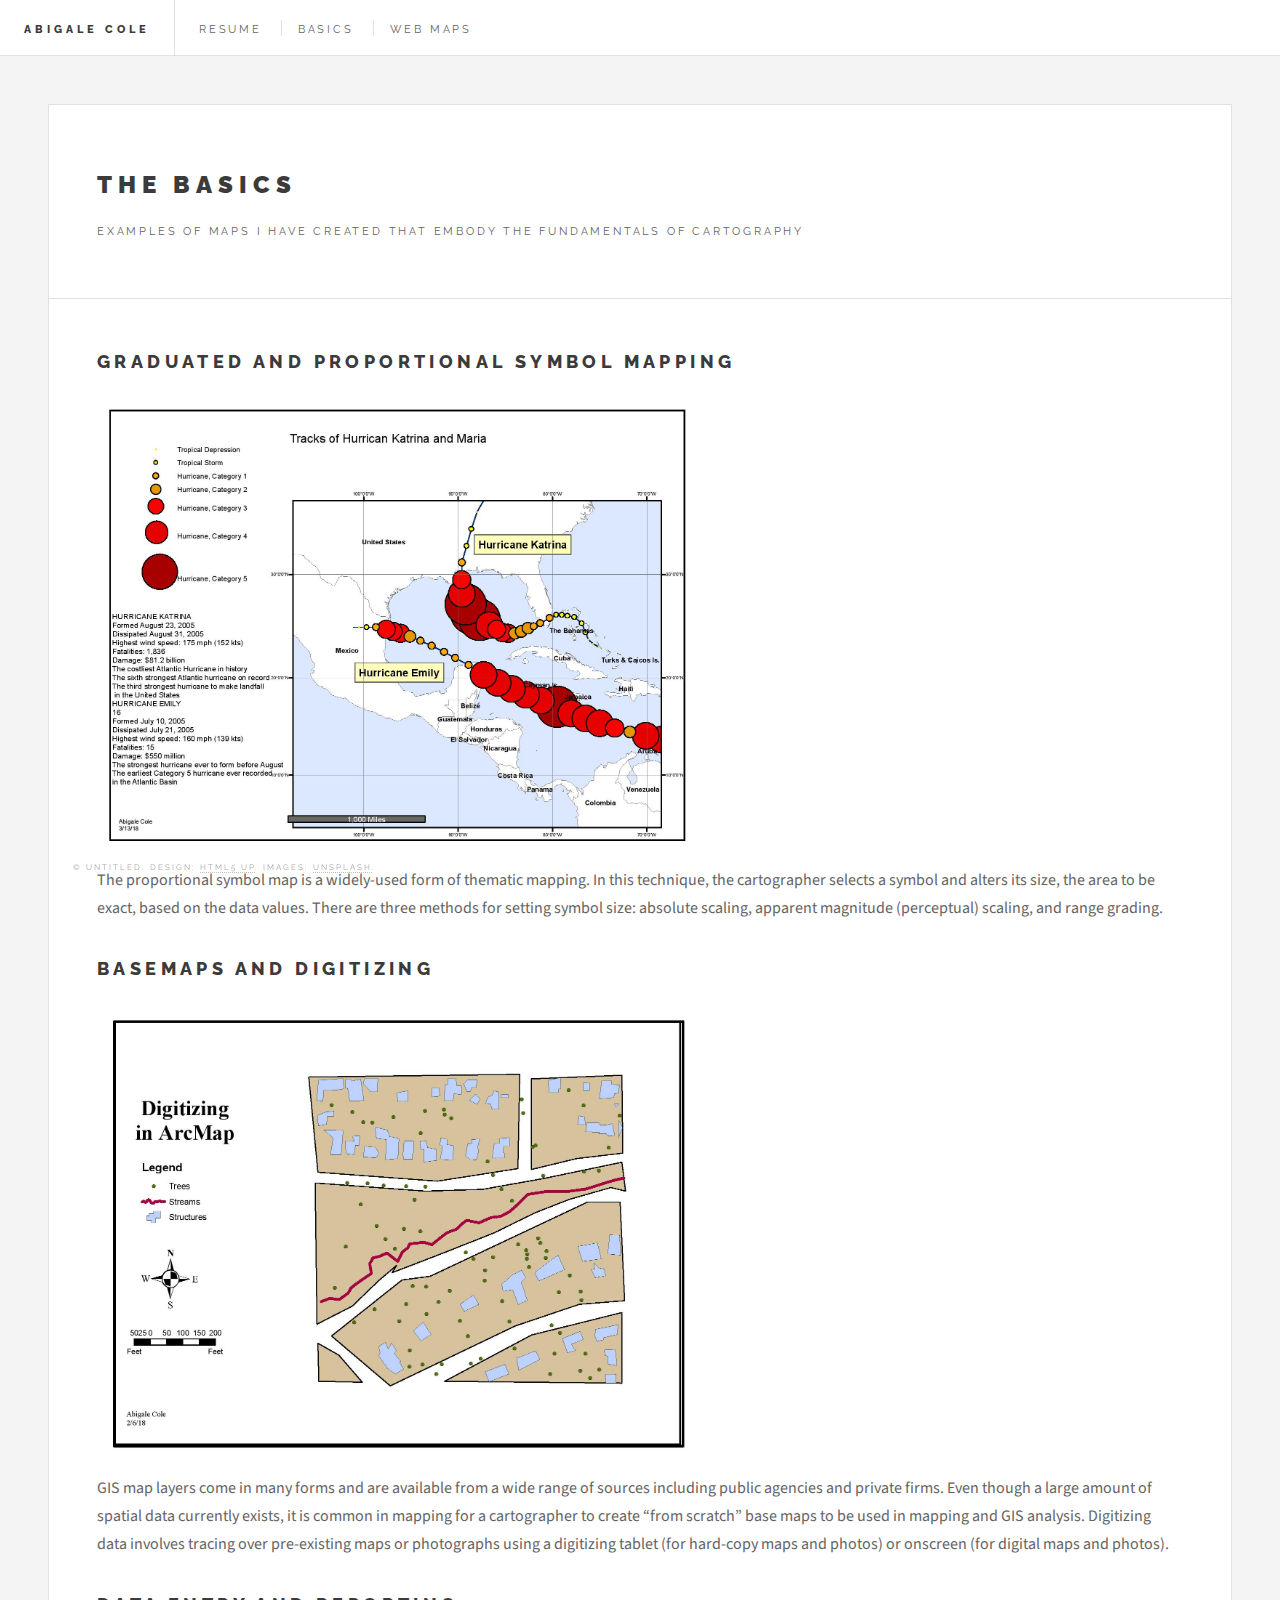
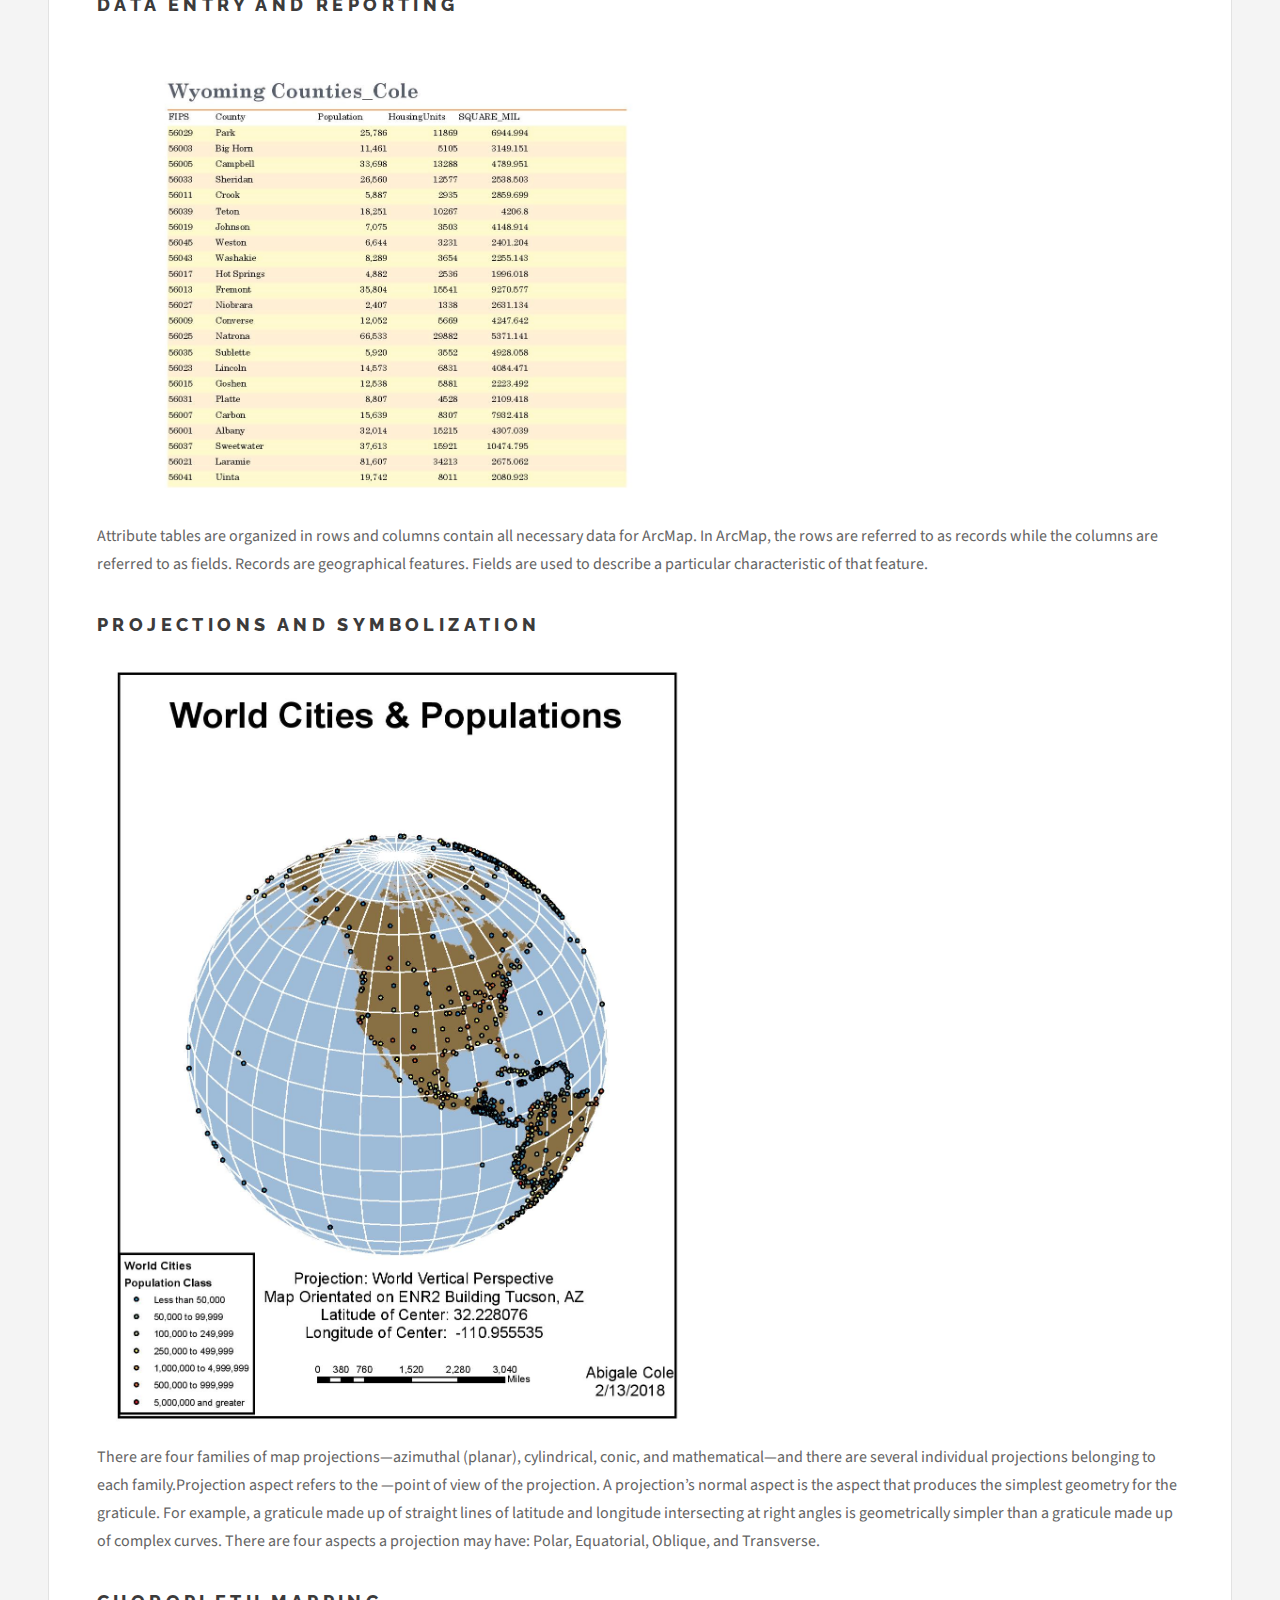
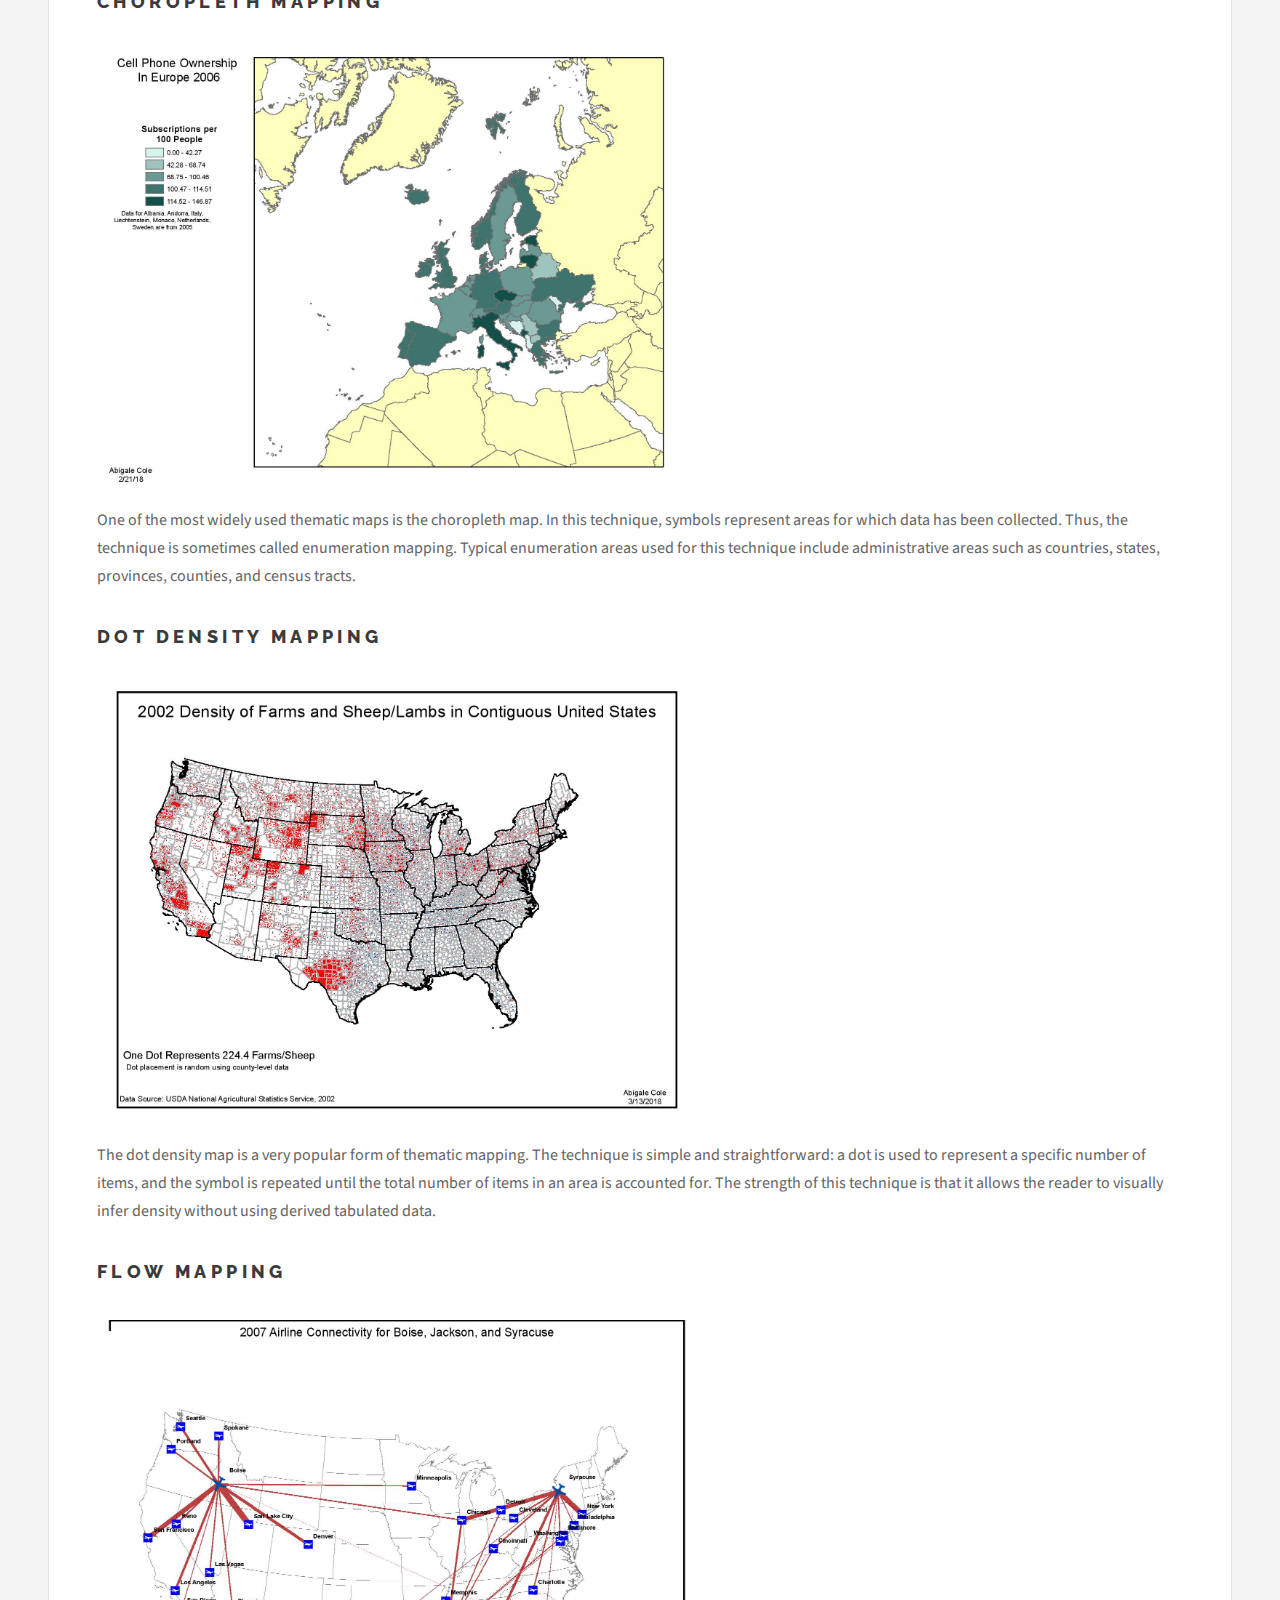
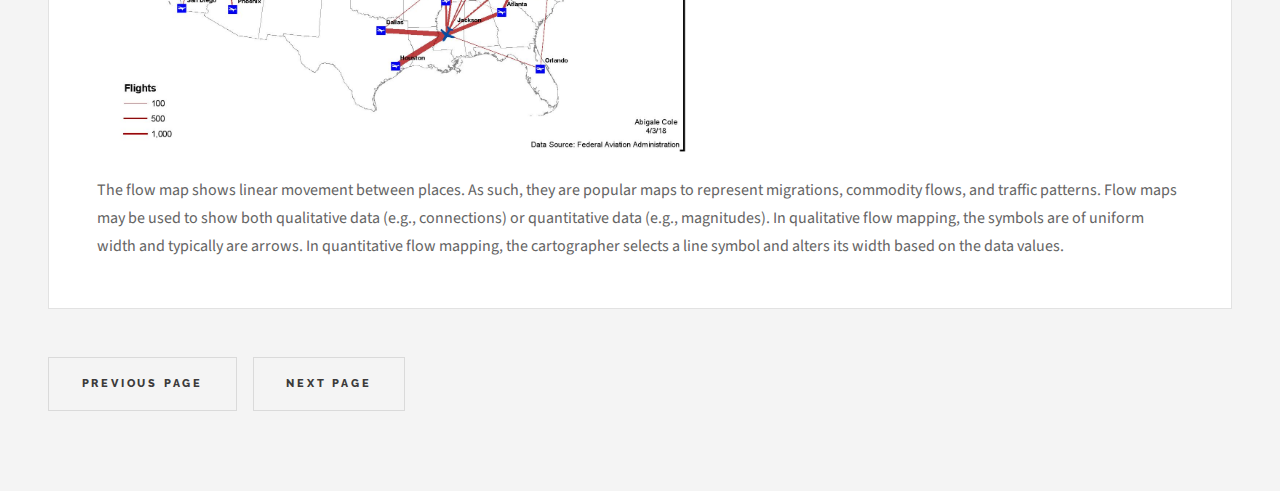
==== commit c6013934: "Updated" ====
--- a/basics.html
+++ b/basics.html
@@ -24,8 +24,7 @@
 							<li><a href="resume.html">Resume</a></li>
 							<li><a href="basics.html">Basics</a></li>
 							<li><a href="webmapping.html">Web Maps</a></li>
-							<li><a href="#">About</a></li>
-							<li><a href="#">Contact</a></li>
+							
 						</ul>
 					</nav>
 					
@@ -116,6 +115,12 @@
 
 					</div>
 
+					<!-- Pagination -->
+					<ul class="actions pagination">
+						<li><a href="resume.html" class="button large next">Previous Page</a></li>
+						<li><a href="webmapping.html" class="button large next">Next Page</a></li>
+					</ul>
+
 				<!-- Footer -->
 					<section id="footer">
 						
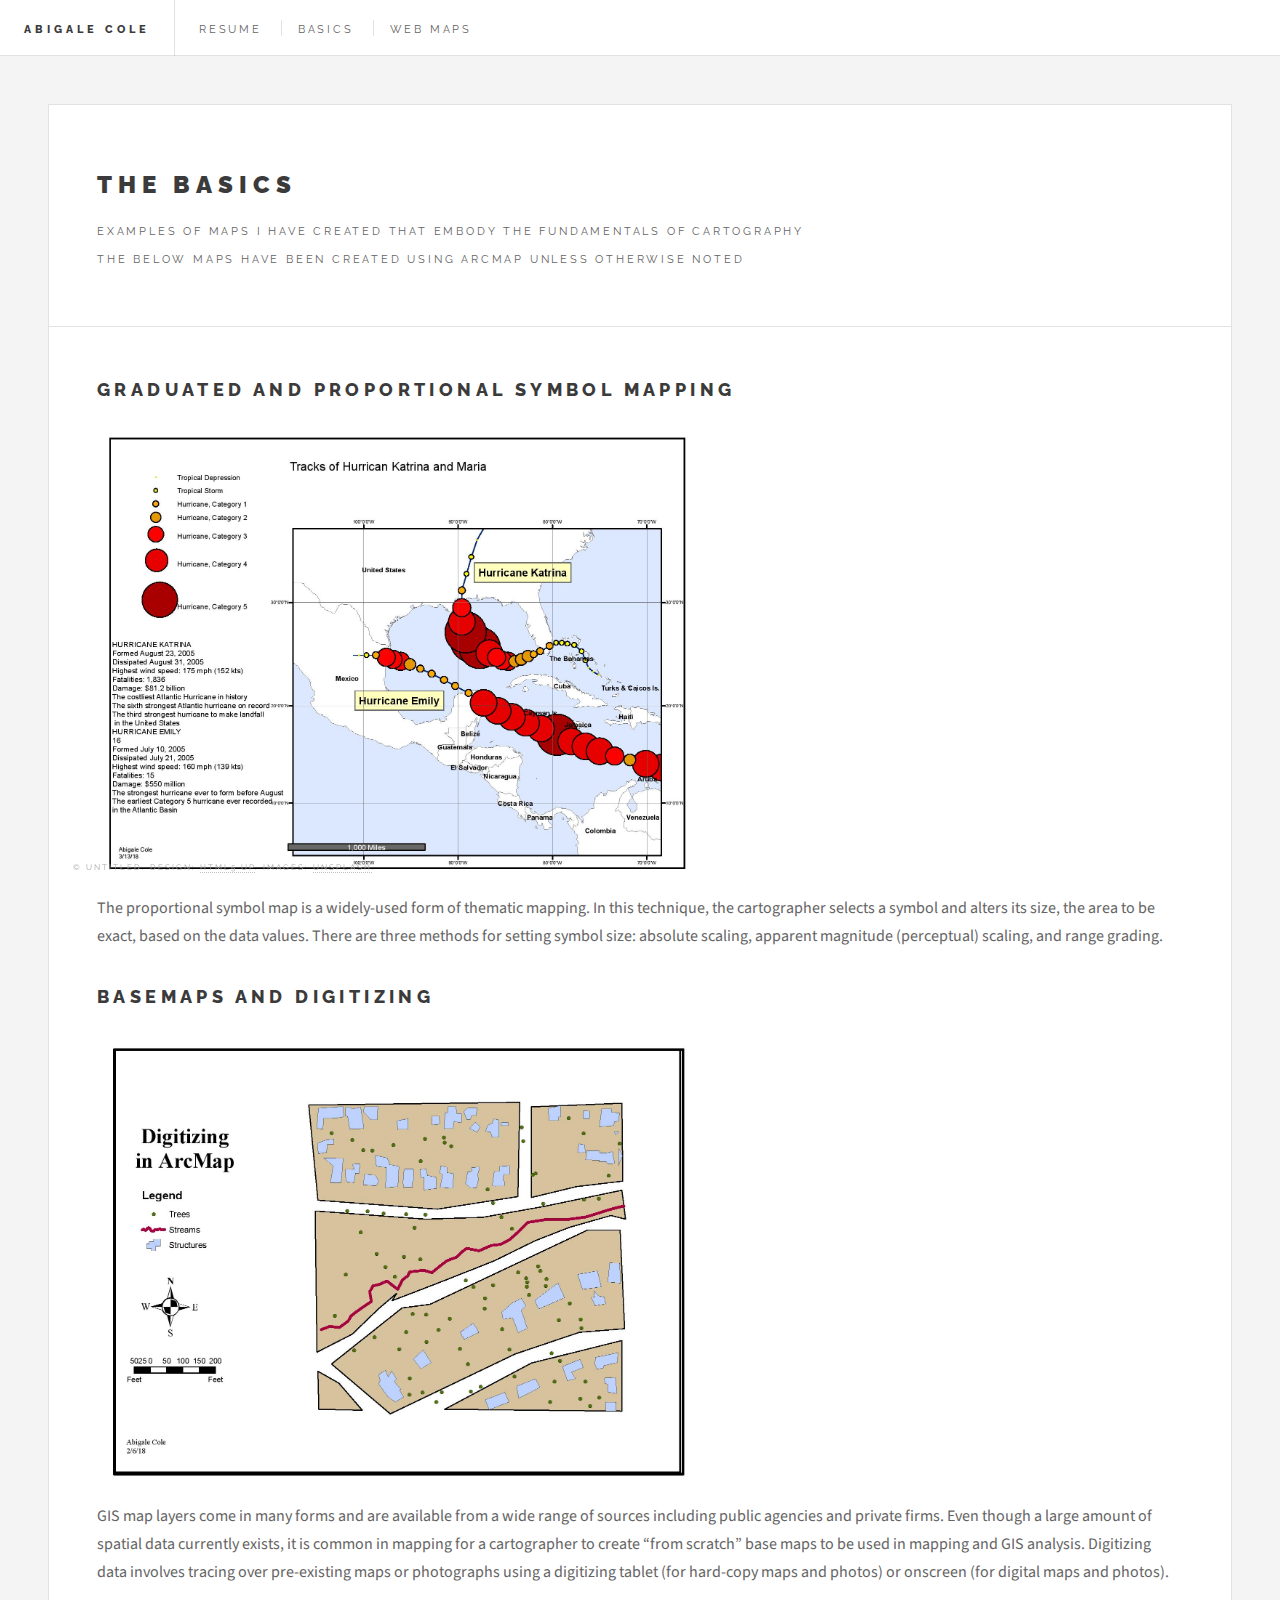
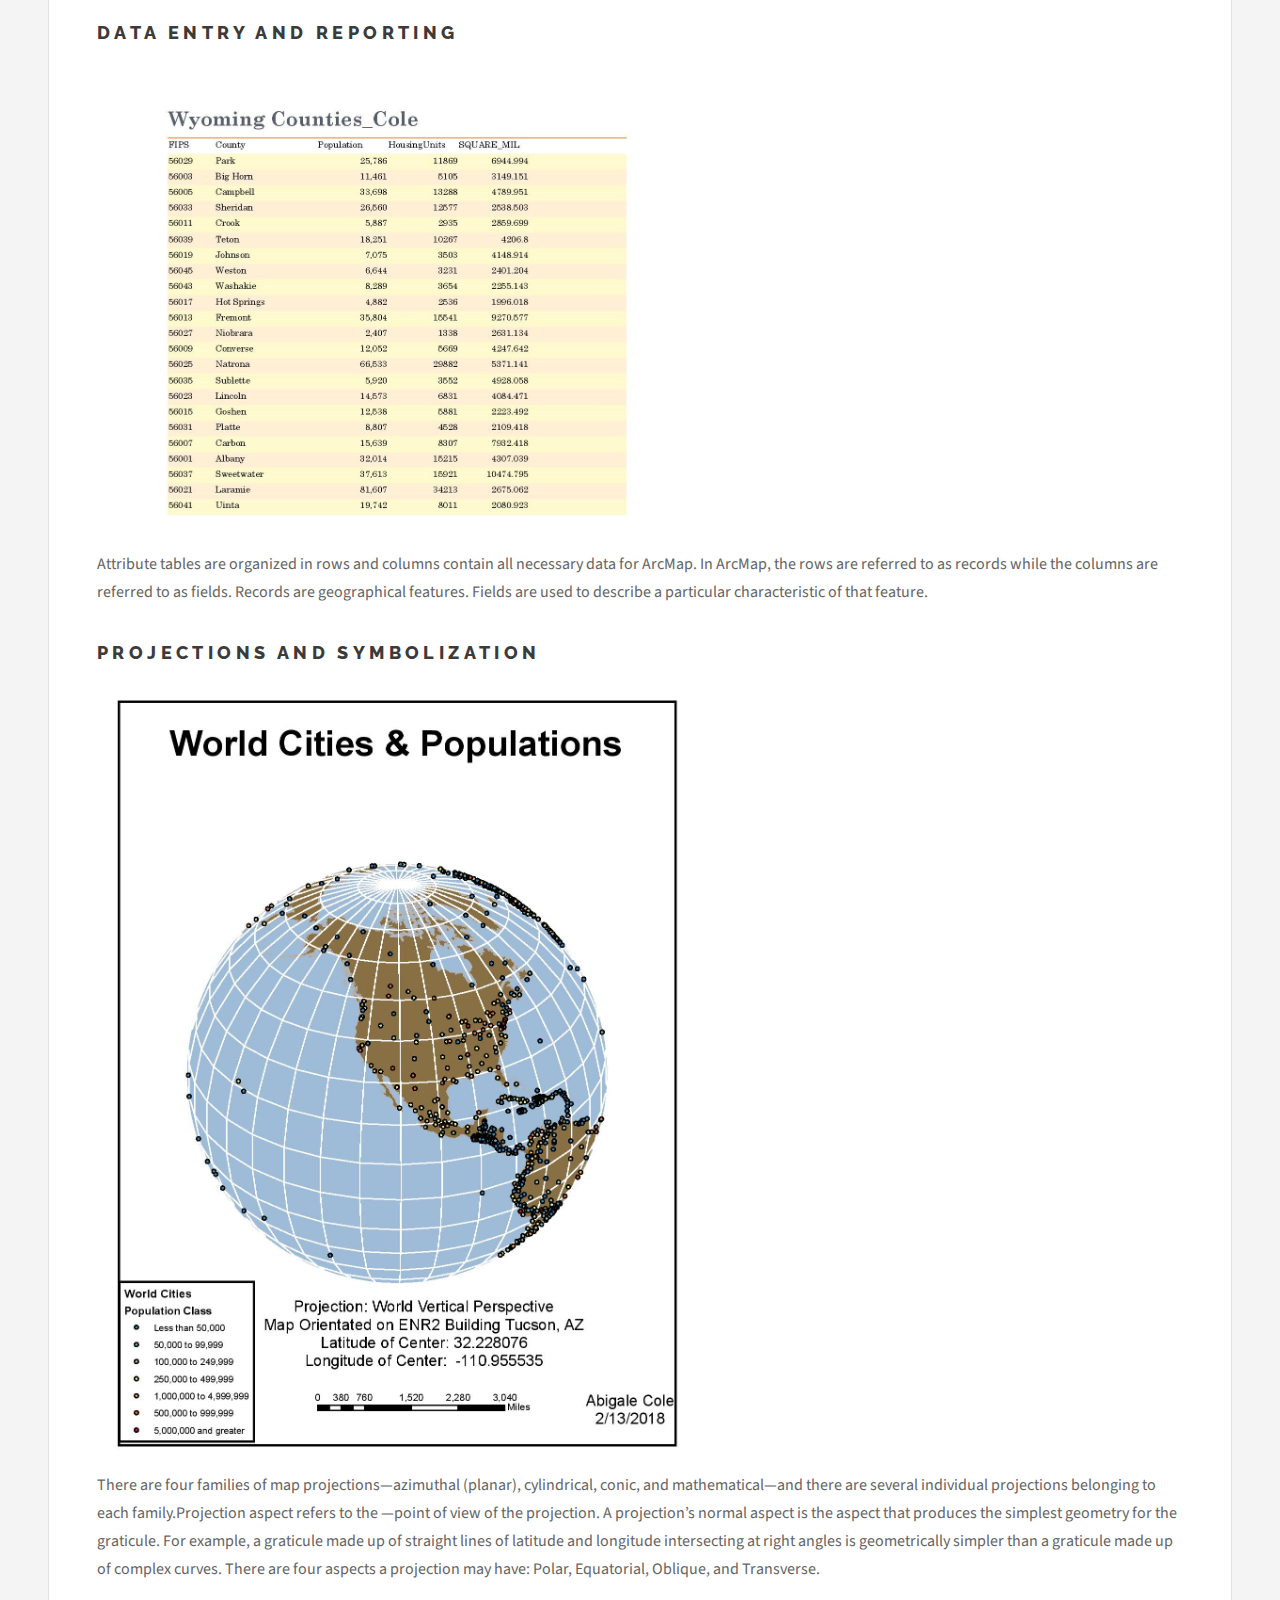
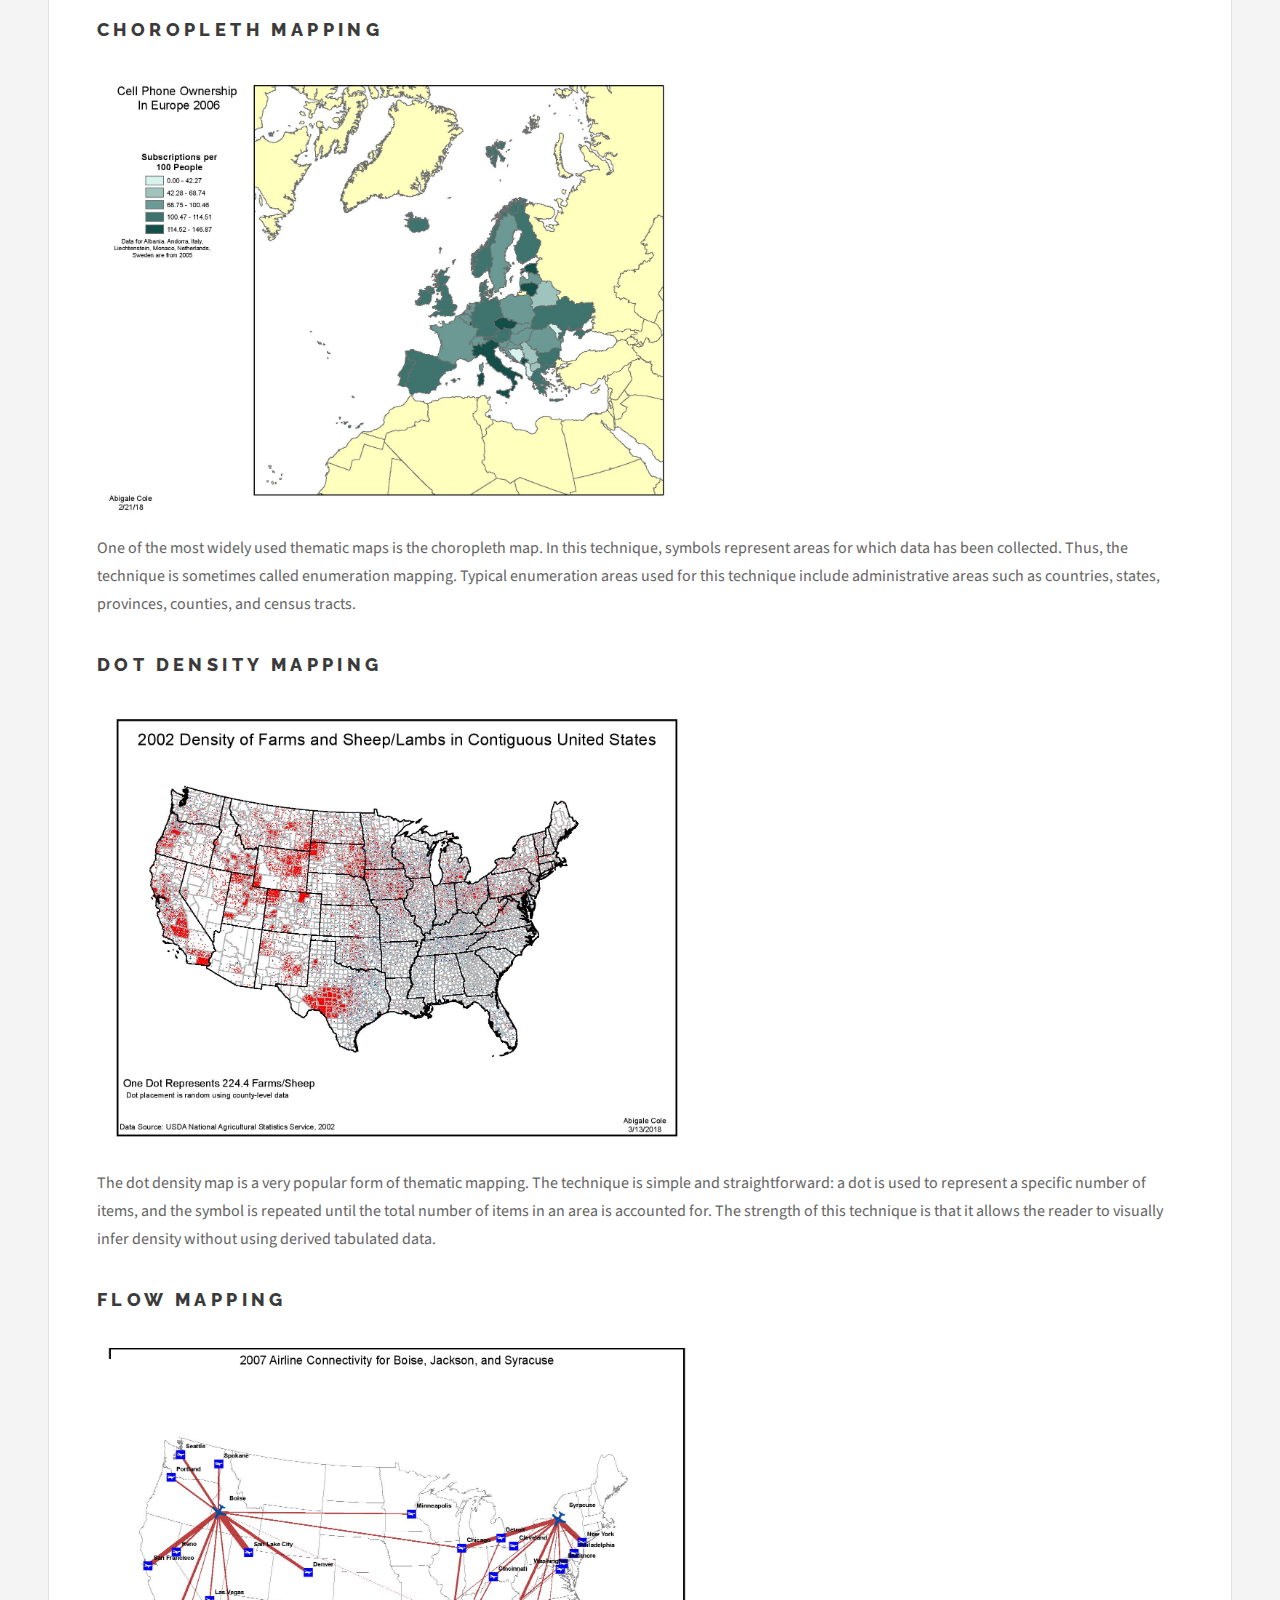
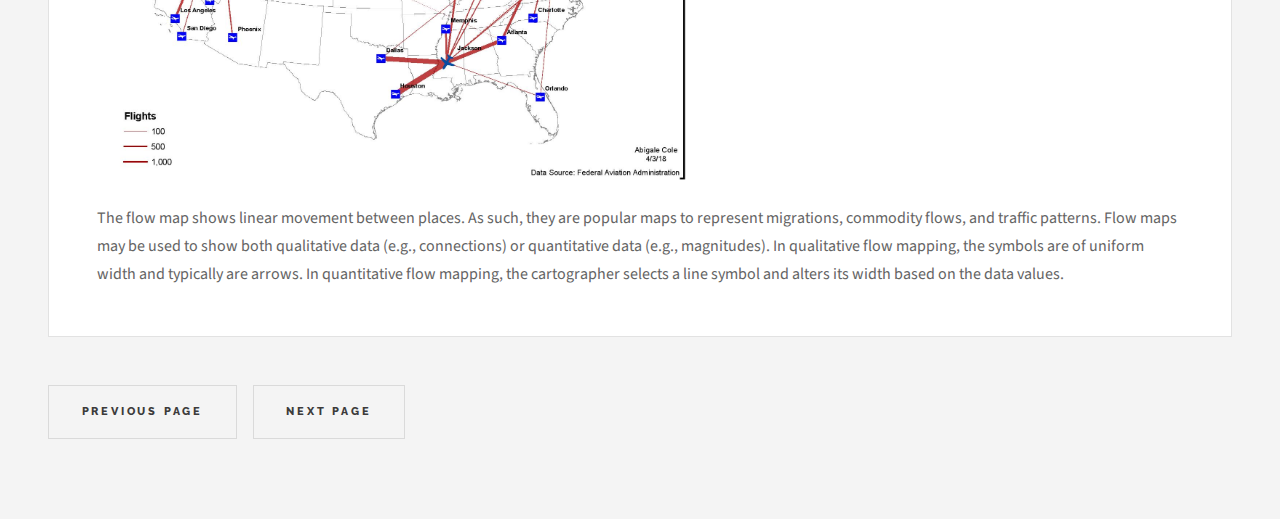
==== commit cc6deb8b: "Update basics.html" ====
--- a/basics.html
+++ b/basics.html
@@ -40,7 +40,7 @@
 							<header>
 								<div class="title">
 									<h2>The Basics</h2>
-									<p>Examples of maps I have created that embody the fundamentals of cartography</p>
+									<p>Examples of maps I have created that embody the fundamentals of cartography<br> The below maps have been created using ArcMap unless otherwise noted</p>
 								</div>
 								
 							</header>
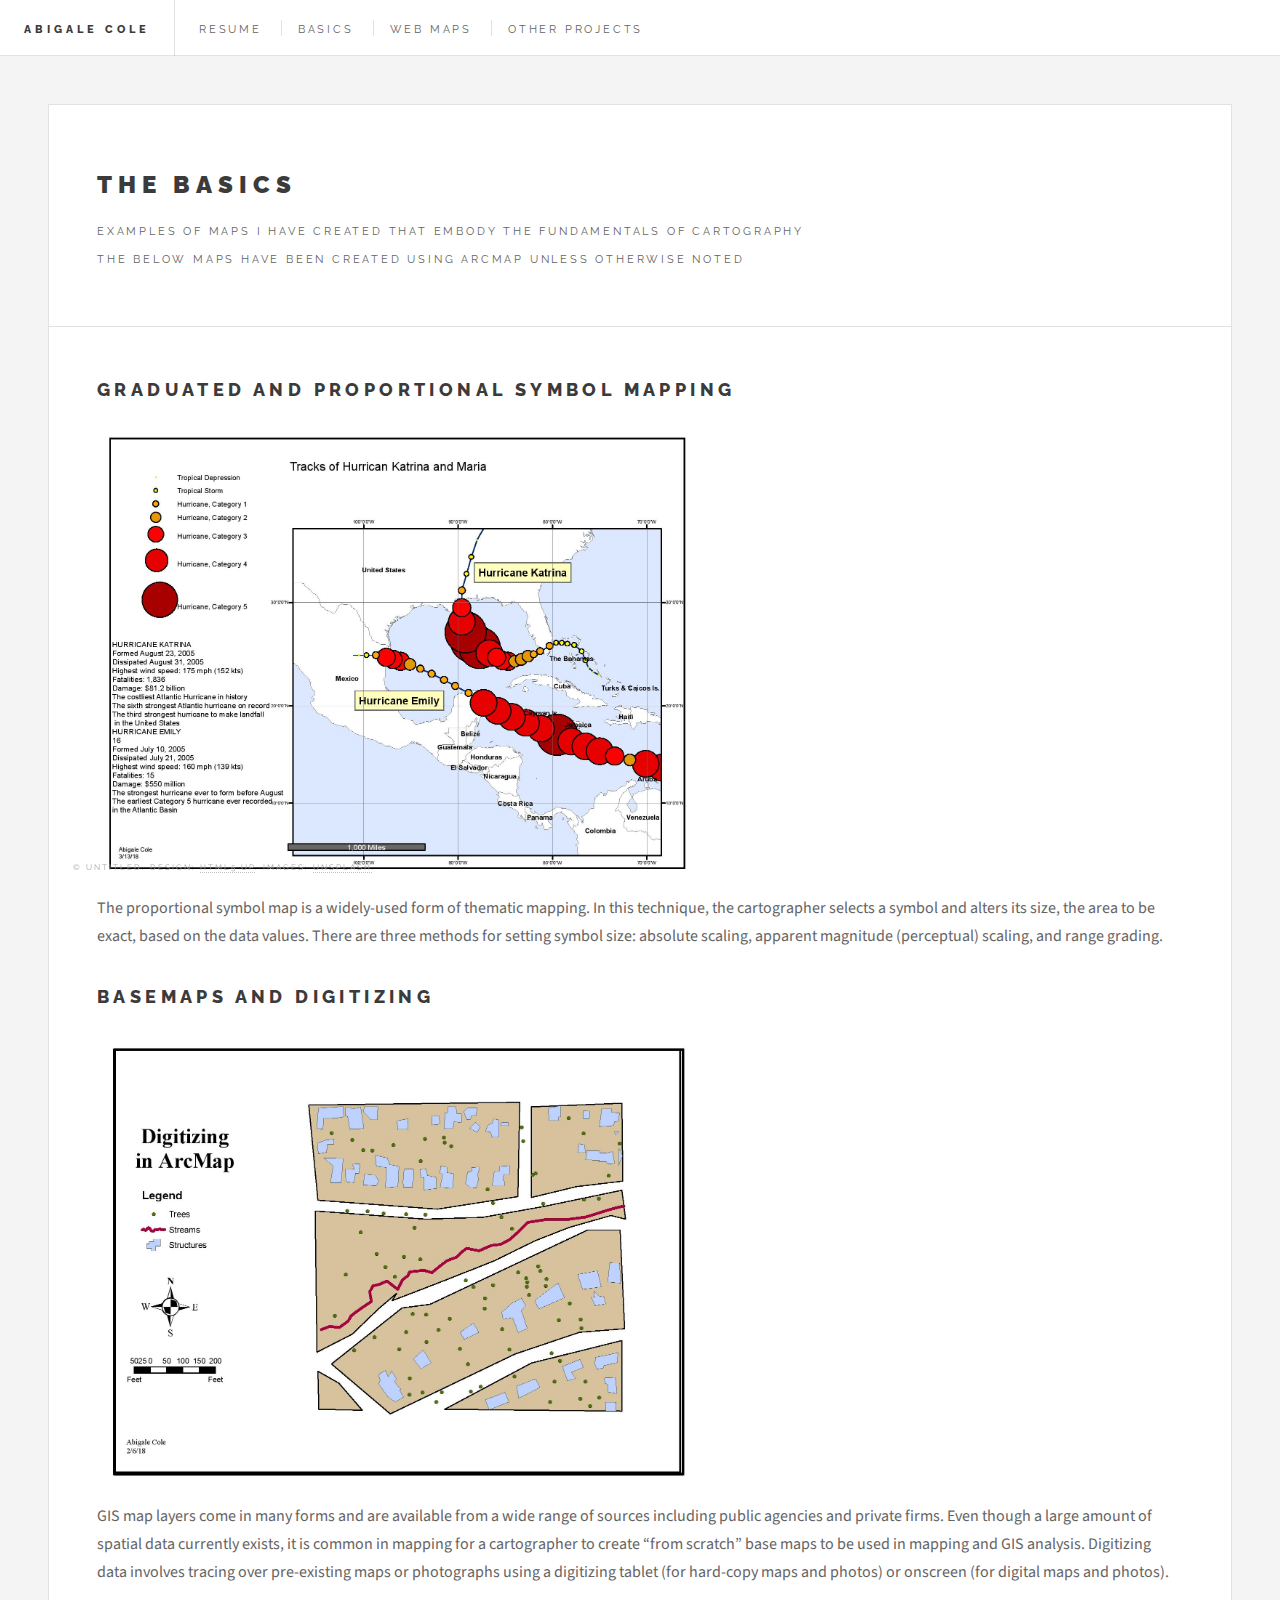
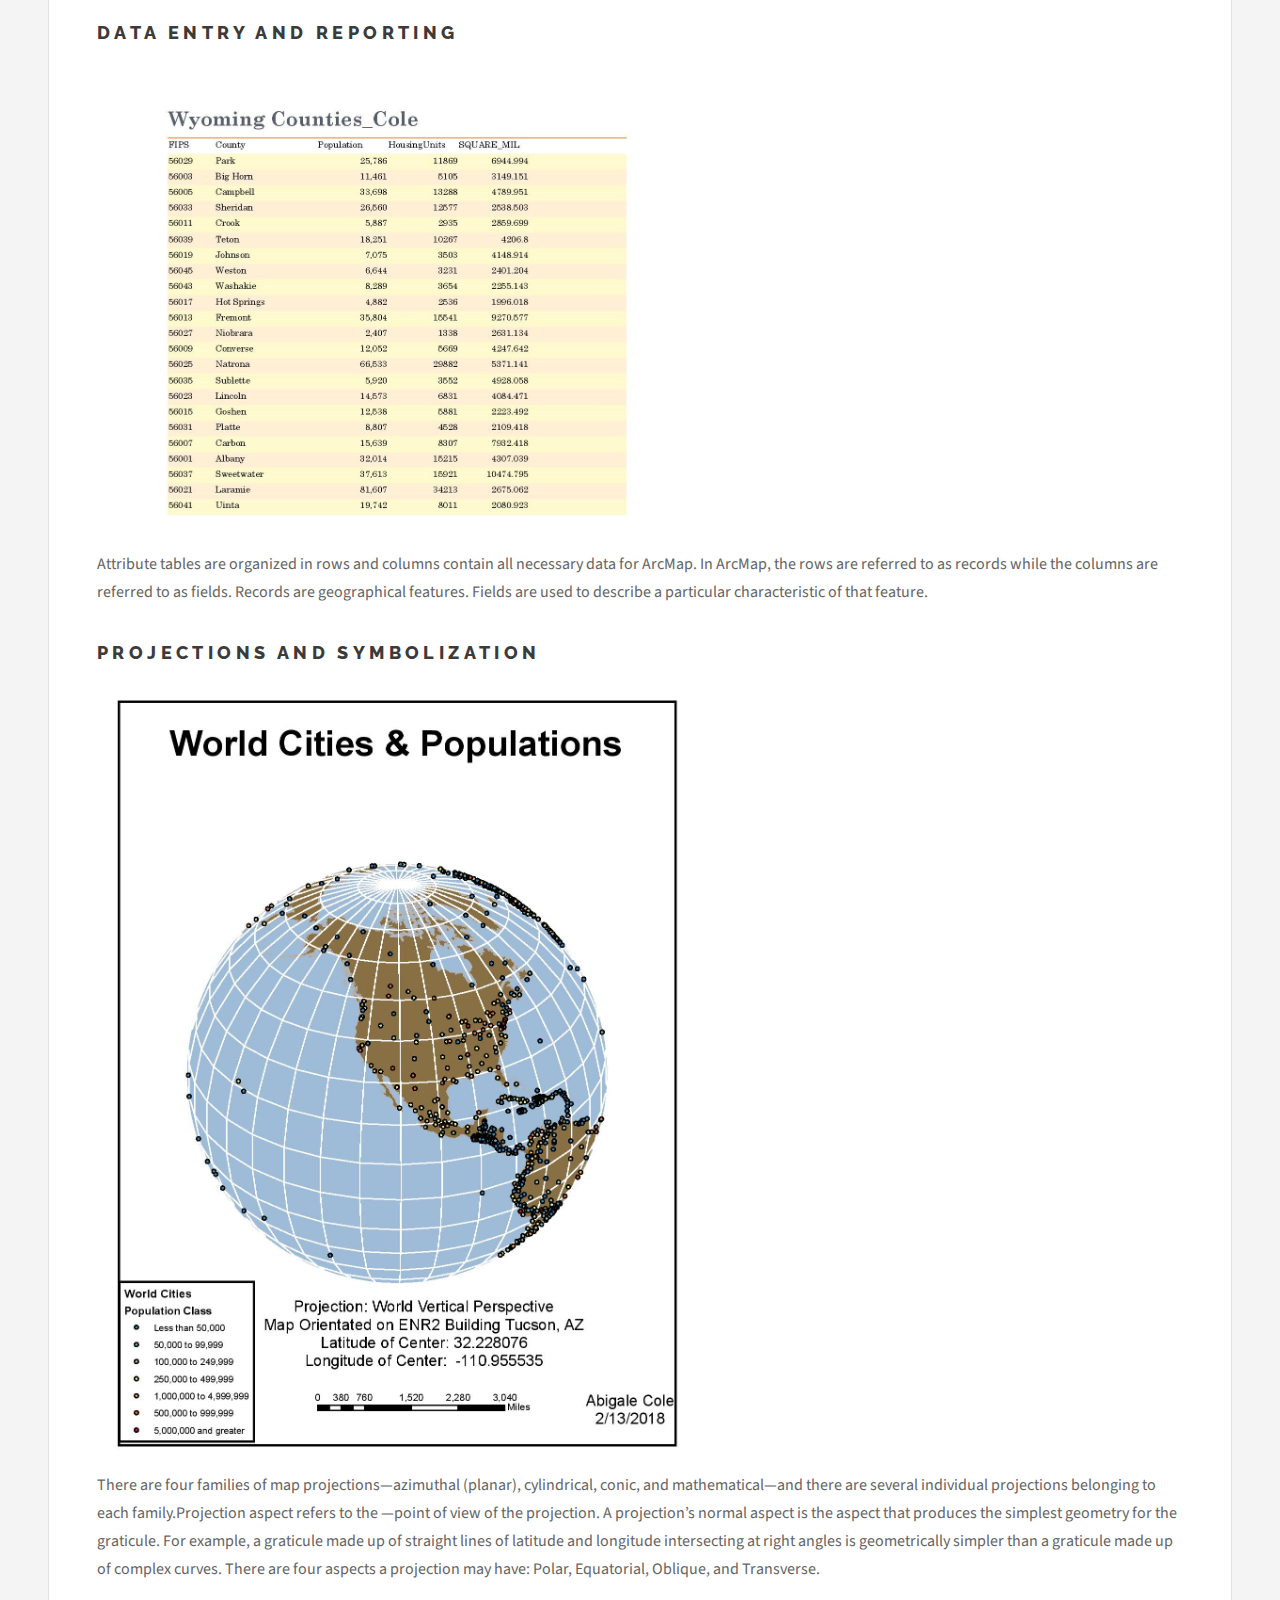
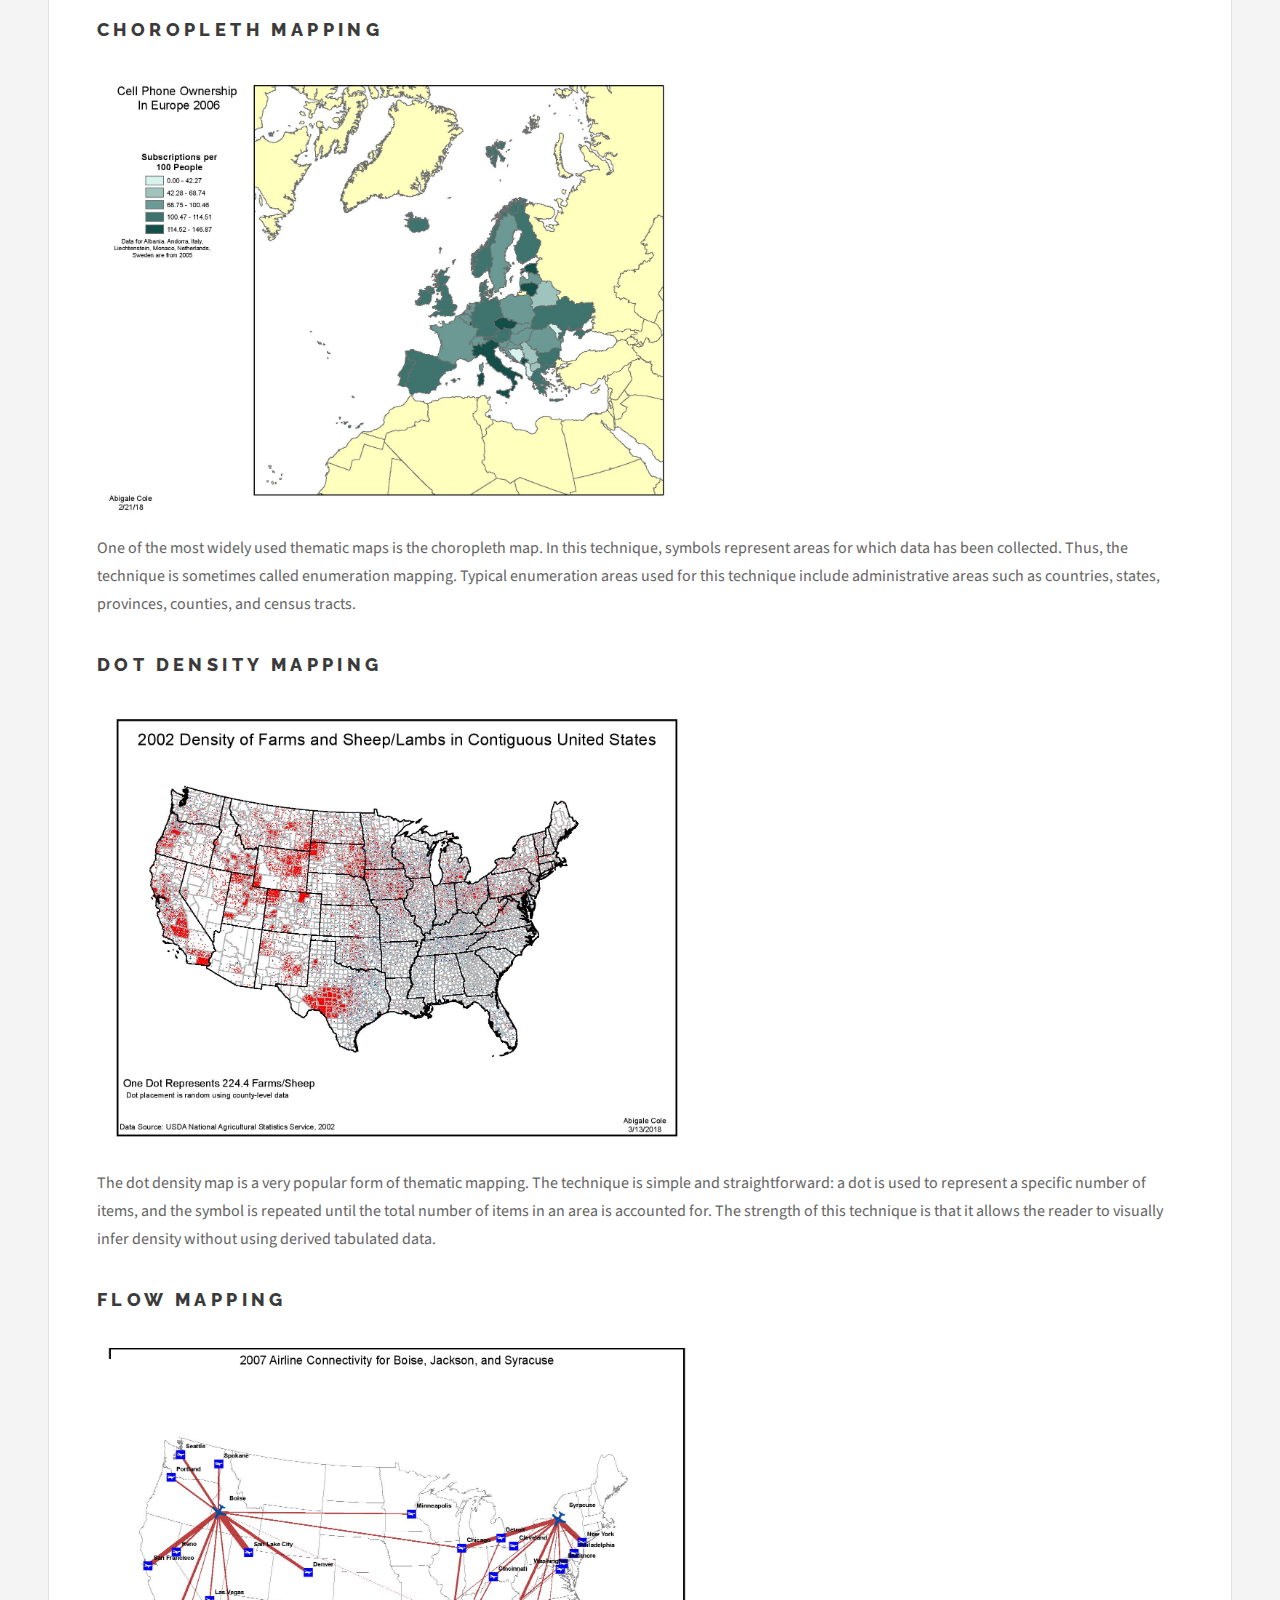
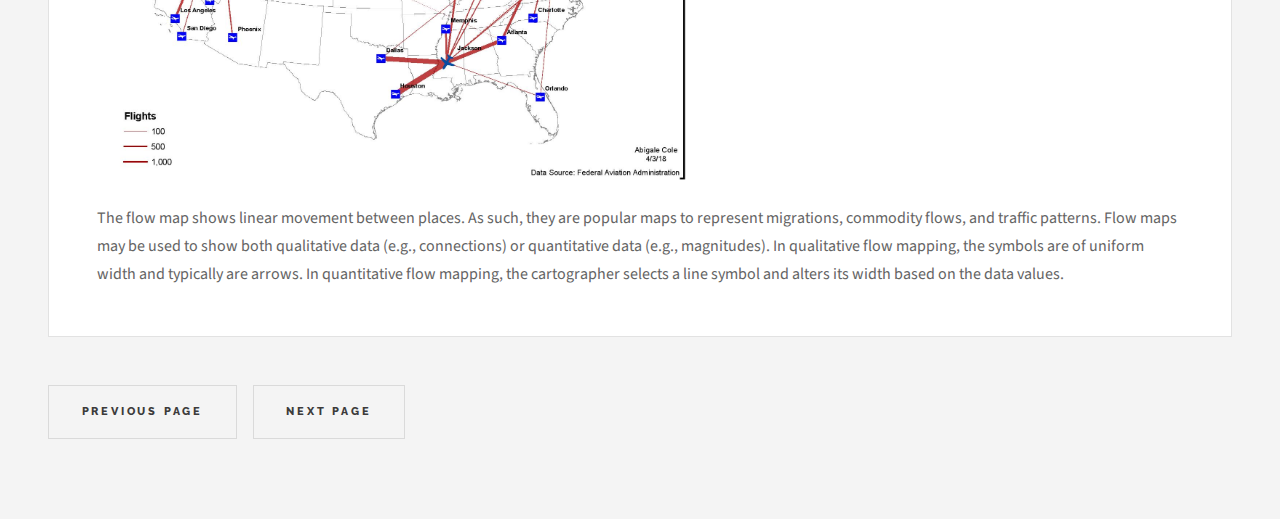
==== commit d88ab167: "Update6/27" ====
--- a/basics.html
+++ b/basics.html
@@ -24,6 +24,7 @@
 							<li><a href="resume.html">Resume</a></li>
 							<li><a href="basics.html">Basics</a></li>
 							<li><a href="webmapping.html">Web Maps</a></li>
+							<li><a href="otherprojects.html">Other Projects</a></li>
 							
 						</ul>
 					</nav>
